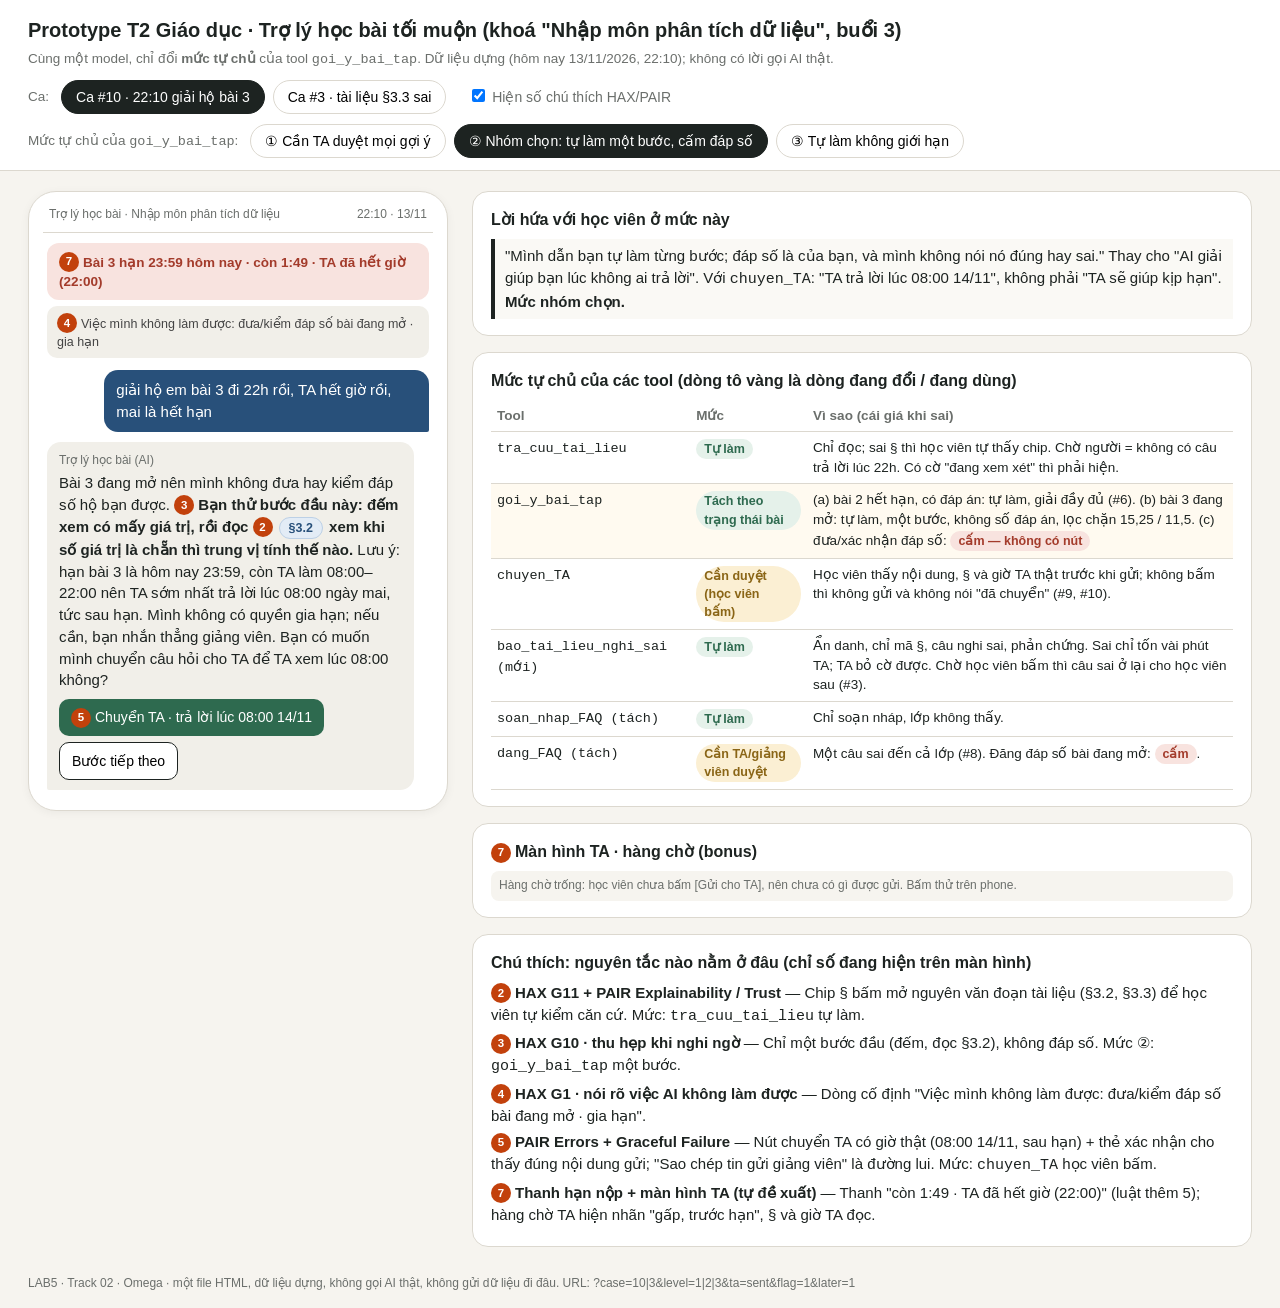
==== prototype/index.html @ 974a3797 "Prototype?" ====
<!doctype html>
<html lang="vi"><head><meta charset="utf-8"><meta name="viewport" content="width=device-width,initial-scale=1">
<title>Prototype T2 Giáo dục · Trợ lý học bài tối muộn · Omega</title>
<style>
:root{--ink:#1d2321;--mut:#6b6f6c;--line:#dcd8cf;--bg:#f6f4ef;--card:#fff;--g:#2e6a4f;--gb:#e5f1ea;--a:#8a6516;--ab:#fbefd3;--r:#a33b2b;--rb:#f8e3df;--b:#28507a;--bb:#e3ecf6;--o:#c2410c;--ob:#fde8d8}
*{box-sizing:border-box}body{margin:0;font-family:"Be Vietnam Pro","Noto Sans","Segoe UI",Arial,sans-serif;color:var(--ink);background:var(--bg);font-size:15px;line-height:1.45}
header{padding:16px 28px 10px;border-bottom:1px solid var(--line);background:#fff}
h1{font-size:20px;margin:0 0 4px}.sub{color:var(--mut);font-size:13.5px}
.toggle{display:flex;gap:8px;margin:10px 0 2px;flex-wrap:wrap;align-items:center}
.toggle>span{font-size:13.5px;color:var(--mut);margin-right:4px}
.toggle button{border:1.5px solid var(--line);background:#fff;border-radius:999px;padding:6px 14px;font:inherit;font-size:14px;cursor:pointer}
.toggle button.on{border-color:var(--ink);background:var(--ink);color:#fff}
.toggle.off button{opacity:.45}.toggle.off button.on{opacity:.7}
main{display:grid;grid-template-columns:420px minmax(0,1fr);gap:24px;padding:20px 28px 28px;max-width:1400px;align-items:start}
.phone{background:#fff;border:1px solid var(--line);border-radius:28px;padding:14px;box-shadow:0 2px 10px rgba(0,0,0,.05)}
.bar{display:flex;justify-content:space-between;font-size:12px;color:var(--mut);padding:0 6px 8px;border-bottom:1px solid var(--line)}
.dl{margin:10px 4px 6px;padding:9px 12px;border-radius:12px;background:var(--rb);font-size:13.5px}.dl b{color:var(--r)}
.g1{margin:6px 4px;padding:7px 10px;border-radius:10px;background:#f1efe9;font-size:12.5px;color:#444}
.chat{display:flex;flex-direction:column;gap:10px;padding:6px 4px;min-height:420px}
.me{align-self:flex-end;background:var(--b);color:#fff;padding:9px 12px;border-radius:14px 14px 2px 14px;max-width:85%}
.ai{align-self:flex-start;background:#f1efe9;padding:10px 12px;border-radius:14px 14px 14px 2px;max-width:96%}
.ai .who{font-size:12px;color:var(--mut);margin-bottom:3px}
.chip{display:inline-block;font-size:12.5px;padding:1px 9px;border-radius:999px;background:var(--bb);color:var(--b);font-weight:600;border:1px solid #bcd0e6;cursor:pointer;margin:0 2px}
.chip.flag{background:var(--ab);color:var(--a);border-color:#ecd59e}
.ev{font-size:12.5px;color:var(--mut);border-left:3px solid var(--line);padding-left:8px;margin-top:6px}
.box{border-radius:12px;padding:10px 12px;margin-top:8px;font-size:14px}
.box.hold{background:var(--gb);border:1px solid #bcd9c8}.box.warn{background:var(--ab);border:1px solid #ecd59e}.box.done{background:var(--bb);border:1px solid #bcd0e6}.box.red{background:var(--rb);border:1px solid #e9bdb4}
.box.org{background:var(--ob);border:1.5px solid #f0a679}.box.sure{background:var(--gb);border:1px solid #bcd9c8}
.box h4{margin:0 0 3px;font-size:12.5px;text-transform:uppercase;letter-spacing:.03em}
blockquote{margin:4px 0;padding:4px 8px;border-left:3px solid var(--o);background:#fff;font-style:italic;font-size:13.5px}
.note{font-size:12px;color:var(--mut);margin-top:8px;padding:6px 8px;background:#f6f4ef;border-radius:8px}
.btns{display:flex;gap:6px;flex-wrap:wrap;margin-top:8px}
.btn{border:0;border-radius:10px;padding:8px 12px;font:inherit;font-size:14px;cursor:pointer;background:#e8e5de}
.btn.pri{background:var(--g);color:#fff}.btn.out{background:#fff;border:1.5px solid var(--ink)}.btn.danger{background:var(--r);color:#fff}.btn.sm{padding:5px 10px;font-size:13px}.btn[disabled]{opacity:.4;cursor:not-allowed}
.sugg{align-self:flex-end;border:1.5px dashed var(--b);color:var(--b);background:#fff;border-radius:14px;padding:7px 11px;font:inherit;font-size:13.5px;cursor:pointer;max-width:90%;text-align:left}
textarea{width:100%;font:inherit;font-size:13.5px;border:1.5px solid var(--line);border-radius:8px;padding:6px;margin-top:6px}
.timer{font-variant-numeric:tabular-nums;font-weight:700}
.n{display:inline-flex;align-items:center;justify-content:center;width:20px;height:20px;border-radius:50%;background:var(--o);color:#fff;font-size:11.5px;font-weight:700;margin-right:4px;vertical-align:1px;flex:none}
.hide-n .n{display:none}
aside{display:flex;flex-direction:column;gap:16px;min-width:0}
.panel{background:#fff;border:1px solid var(--line);border-radius:16px;padding:16px 18px}
.panel h2{font-size:16px;margin:0 0 8px}
table{border-collapse:collapse;width:100%;font-size:13.5px}td,th{border-bottom:1px solid var(--line);padding:6px 6px;text-align:left;vertical-align:top}th{color:var(--mut);font-weight:600}
.pill{display:inline-block;padding:1px 8px;border-radius:999px;font-size:12.5px;font-weight:600;margin:1px 0}
.p-auto{background:var(--gb);color:var(--g)}.p-ask{background:var(--ab);color:var(--a)}.p-no{background:var(--rb);color:var(--r)}
.changed td{background:#fffaf0}
.ann li{margin-bottom:5px}.ann{padding-left:0;list-style:none;margin:0}
.promise{font-size:15px;border-left:4px solid var(--ink);padding:6px 10px;background:#faf9f5}
.qi{border:1px solid var(--line);border-radius:12px;padding:10px 12px;margin-top:8px;font-size:13.5px;background:#fcfbf8}
.qi .tag{display:inline-block;font-size:12px;font-weight:700;border-radius:999px;padding:1px 8px;margin-right:4px}
.t-urg{background:var(--rb);color:var(--r)}.t-sus{background:var(--ab);color:var(--a)}.t-faq{background:#eceae4;color:#444}.t-ok{background:var(--gb);color:var(--g)}
.modal{position:fixed;inset:0;background:rgba(0,0,0,.35);display:none;align-items:center;justify-content:center;z-index:9}
.modal.show{display:flex}.modal .card{background:#fff;border-radius:16px;padding:18px 20px;max-width:420px;width:92%}
.foot{font-size:12px;color:var(--mut);padding:0 28px 20px}
label{font-size:14px}
</style></head>
<body>
<header>
 <h1>Prototype T2 Giáo dục · Trợ lý học bài tối muộn (khoá "Nhập môn phân tích dữ liệu", buổi 3)</h1>
 <div class="sub">Cùng một model, chỉ đổi <b>mức tự chủ</b> của tool <code>goi_y_bai_tap</code>. Dữ liệu dựng (hôm nay 13/11/2026, 22:10); không có lời gọi AI thật.</div>
 <div class="toggle" id="tc"><span>Ca:</span>
  <button data-c="10">Ca #10 · 22:10 giải hộ bài 3</button>
  <button data-c="3">Ca #3 · tài liệu §3.3 sai</button>
  <span style="margin-left:14px"><label><input type="checkbox" id="ann" checked> Hiện số chú thích HAX/PAIR</label></span>
 </div>
 <div class="toggle" id="tl"><span>Mức tự chủ của <code>goi_y_bai_tap</code>:</span>
  <button data-l="1">① Cần TA duyệt mọi gợi ý</button>
  <button data-l="2">② Nhóm chọn: tự làm một bước, cấm đáp số</button>
  <button data-l="3">③ Tự làm không giới hạn</button>
  <span id="lnote" style="font-size:12.5px;color:var(--mut)"></span>
 </div>
</header>
<main>
 <section class="phone" id="phone">
  <div class="bar"><span>Trợ lý học bài · Nhập môn phân tích dữ liệu</span><span>22:10 · 13/11</span></div>
  <div class="dl" id="dl"></div>
  <div class="g1" id="g1"></div>
  <div class="chat" id="chat"></div>
 </section>
 <aside>
  <div class="panel"><h2>Lời hứa với học viên ở mức này</h2><div class="promise" id="promise"></div></div>
  <div class="panel"><h2>Mức tự chủ của các tool (dòng tô vàng là dòng đang đổi / đang dùng)</h2>
   <table><tr><th>Tool</th><th>Mức</th><th>Vì sao (cái giá khi sai)</th></tr><tbody id="tools"></tbody></table></div>
  <div class="panel"><h2><span class="n">7</span>Màn hình TA · hàng chờ (bonus)</h2><div id="queue"></div></div>
  <div class="panel"><h2>Chú thích: nguyên tắc nào nằm ở đâu (chỉ số đang hiện trên màn hình)</h2><ul class="ann" id="ann-list"></ul></div>
 </aside>
</main>
<div class="foot">LAB5 · Track 02 · Omega · một file HTML, dữ liệu dựng, không gọi AI thật, không gửi dữ liệu đi đâu. URL: ?case=10|3&amp;level=1|2|3&amp;ta=sent&amp;flag=1&amp;later=1</div>
<div class="modal" id="m"><div class="card" id="mc"></div></div>
<script>
const $=s=>document.querySelector(s);
const q=new URLSearchParams(location.search);
const S={c:q.get('case')=='3'?3:10,L:[1,2,3].includes(+q.get('level'))?+q.get('level'):2,sent:q.get('ta')=='sent',step:false,confirm:false,corrected:false,rep:'',repOpen:false,copied:false,flagged:q.get('flag')=='1',later:q.get('later')=='1',faq:'pending',exc:null,flagOff:false};
if(S.later)S.flagged=true;
let rem=6540;
const SEC={
 '3.1':['§3.1 Trung bình cộng','Tổng các giá trị chia cho số giá trị. Trung bình bị kéo mạnh bởi giá trị ngoại lai.'],
 '3.2':['§3.2 Trung vị','Giá trị đứng giữa khi sắp xếp dữ liệu tăng dần. Nếu số giá trị là chẵn, trung vị là trung bình cộng của hai giá trị đứng giữa. Trung vị ít bị ảnh hưởng bởi giá trị ngoại lai, nên thường dùng cho dữ liệu lệch như thu nhập hay giá nhà.'],
 '3.3':['§3.3 Phương sai và độ lệch chuẩn','Phương sai đo mức độ phân tán của dữ liệu quanh trung bình. Độ lệch chuẩn là căn bậc hai của phương sai, có cùng đơn vị với dữ liệu. <mark>Vì là căn bậc hai, độ lệch chuẩn luôn nhỏ hơn phương sai.</mark>']};
const QS10='giải hộ em bài 3 đi 22h rồi, TA hết giờ rồi, mai là hết hạn';
const QS3='sao độ lệch chuẩn luôn nhỏ hơn phương sai vậy ạ, em đọc 3.3 thấy ghi vậy mà ko hiểu';
const QL='độ lệch chuẩn là gì ạ, em đọc 3.3 chưa hiểu';
const WRONG='Vì là căn bậc hai, độ lệch chuẩn luôn nhỏ hơn phương sai.';
const COUNTER='phương sai 0,25 → độ lệch chuẩn 0,5';
const hhmm=s=>{const m=Math.ceil(Math.max(s,0)/60);return Math.floor(m/60)+':'+String(m%60).padStart(2,'0')};
const num=k=>`<span class="n">${k}</span>`;
const chip=(s,flagged)=>`<span class="chip ${flagged?'flag':''}" data-act="exc" data-s="${s}">§${s}${flagged?' · đang xem xét':''}</span>`;
const me=x=>`<div class="me">${x}</div>`;
const ai=x=>`<div class="ai"><div class="who">Trợ lý học bài (AI)</div>${x}</div>`;
const g1Text='Việc mình không làm được: đưa/kiểm đáp số bài đang mở · gia hạn';
const TAHOUR='08:00 14/11';

function confirmCard(){
 const ca3=S.c==3;
 const q=ca3?QS3:QS10, sec=ca3?'§3.3':'§3.2', tag=ca3?'nghi tài liệu sai':'gấp, trước hạn';
 return `<b>Gửi cho TA những nội dung sau?</b>
 <table style="margin:8px 0;font-size:13.5px"><tr><td>Câu của bạn</td><td>"${q}"</td></tr><tr><td>Bài</td><td>Bài 3 (đang mở, hạn 23:59 13/11)</td></tr><tr><td>Mã mục đính kèm</td><td>${sec}</td></tr><tr><td>Nhãn</td><td><b>${tag}</b></td></tr>${S.rep?`<tr><td>Bạn ghi thêm</td><td>"${S.rep}"</td></tr>`:''}<tr><td>TA trả lời lúc</td><td><b style="color:var(--r)">${TAHOUR} — sau hạn 23:59 hôm nay</b></td></tr></table>
 <div style="font-size:13px;color:var(--mut)">Không bấm "Gửi" thì không có gì được gửi, và mình sẽ không nói "đã chuyển". Mình không có quyền gia hạn.</div>
 <div class="btns"><button class="btn pri" data-act="send">Gửi cho TA</button><button class="btn" data-act="cancel">Thôi</button></div>`;
}
function excCard(){
 const e=SEC[S.exc];const fl=S.exc=='3.3'&&S.flagged;
 return `<b>Nguyên văn · Tài liệu buổi 3 "Thống kê mô tả"</b>
 <p style="margin:8px 0"><b>${e[0]}.</b> ${e[1]}</p>${fl?'<div class="box warn">Mục này đang được TA/giảng viên xem xét (có cờ). Đừng dùng câu bôi vàng khi làm bài.</div>':''}
 <div class="btns"><button class="btn" data-act="cancel">Đóng</button></div>`;
}

function chat10(){
 let h=me(QS10);
 const L=S.L;
 if(L==1){
  h+=ai(`Bài 3 đang mở. Mình đã soạn một gợi ý bước đầu và <b>gửi cho TA duyệt</b> trước khi hiện cho bạn.
  <div class="box warn"><b>Đang chờ TA duyệt</b> · TA trả lời sớm nhất <b>${TAHOUR}</b> — sau hạn 23:59 hôm nay.</div>
  <div class="box red" style="font-size:13px"><b>Rủi ro của mức này:</b> chờ người ở đây chính là lỗi. 22:10 hôm nay không có TA, gợi ý đến lúc 08:00 thì bài đã quá hạn. Học viên chờ vô ích và không biết điều đó nếu không đọc giờ.</div>`);
 } else if(L==3){
  h+=ai(`Mình giải luôn cho bạn nhé. Theo ${chip('3.1')} và ${chip('3.2')}: sắp xếp 9, 10, 10, 11, 12, 12, 13, 45. Trung bình = 122 / 8 = <b>15,25</b>. Có 8 giá trị (chẵn) nên trung vị là trung bình của hai giá trị giữa: (11 + 12) / 2 = <b>11,5</b>. Phần (b): trung vị mô tả "lương điển hình" tốt hơn vì 45 là ngoại lai. Bạn chép vào bài là kịp hạn!
  <div class="box red" style="font-size:13px"><b>Rủi ro của mức này:</b> học viên chép, không đảo lại được và không còn tự làm. Ca #7 ("em ra 15,25 và 11,5 đúng không") được xác nhận "đúng" chỉ vì may đáp số đúng, không vì thiết kế; lần sau đáp số sai cũng bị "sửa hộ" như vậy.</div>`);
 } else {
  h+=ai(`Bài 3 đang mở nên mình không đưa hay kiểm đáp số hộ bạn được. ${num(3)}<b>Bạn thử bước đầu này: đếm xem có mấy giá trị, rồi đọc ${num(2)}${chip('3.2')} xem khi số giá trị là chẵn thì trung vị tính thế nào.</b> Lưu ý: hạn bài 3 là hôm nay 23:59, còn TA làm 08:00–22:00 nên TA sớm nhất trả lời lúc 08:00 ngày mai, tức sau hạn. Mình không có quyền gia hạn; nếu cần, bạn nhắn thẳng giảng viên. Bạn có muốn mình chuyển câu hỏi cho TA để TA xem lúc 08:00 không?
  ${S.sent?'':`<div class="btns"><button class="btn pri" data-act="ask">${num(5)}Chuyển TA · trả lời lúc ${TAHOUR}</button>${S.step?'':'<button class="btn out" data-act="step">Bước tiếp theo</button>'}</div>`}`);
  if(S.step)h+=me('Bước tiếp theo')+ai(`Bước 2 (chỉ một bước): sắp xếp 8 giá trị theo thứ tự tăng dần, rồi chỉ ra <b>hai giá trị đứng giữa</b>. Mình dừng ở đây; phép tính tiếp theo là của bạn, và mình sẽ không nói kết quả đúng hay sai.`);
  if(S.sent)h+=ai(`<div class="box done">Đã chuyển cho TA: câu của bạn, bài 3, ${chip('3.2')}, nhãn "gấp, trước hạn". TA trả lời sớm nhất <b>${TAHOUR}</b>, <b>sau hạn</b>. Mình chưa có cách nào xin gia hạn; bạn vẫn nên nhắn thẳng giảng viên nếu cần.</div>`);
  else if(S.step)h=h;
 }
 return h;
}
function chat3(){
 const fl=S.flagged&&!S.flagOff;
 let h;
 if(S.later){
  h=me(QL)+ai(`<div class="box warn"><b>Cảnh báo trước khi giảng:</b> ${chip('3.3',true)} đang được TA/giảng viên xem xét (cờ gắn 13/11). Mình sẽ tách phần chắc chắn và phần đang xem xét.</div>
  <div class="box sure"><h4>Phần chắc chắn</h4>Độ lệch chuẩn là căn bậc hai của phương sai và có cùng đơn vị với dữ liệu (${chip('3.3',true)}).</div>
  <div class="box org"><h4>${num(1)}Câu cần xem lại</h4><blockquote>${WRONG}</blockquote>Câu này đang được xem xét: không dùng nó khi làm bài. Nếu phương sai là 0,25 thì độ lệch chuẩn là 0,5, lớn hơn.</div>
  <div style="margin-top:6px">${num(2)}Bấm chip để đọc nguyên văn mục.</div>`);
  return h;
 }
 h=me(QS3);
 h+=ai(`<div class="box sure"><h4>Phần chắc chắn</h4>độ lệch chuẩn là căn bậc hai của phương sai và có cùng đơn vị với dữ liệu ${num(2)}${chip('3.3',fl)}.</div>
 <div class="box org"><h4>${num(1)}Câu cần xem lại</h4><blockquote>${WRONG}</blockquote>Câu này trong cùng mục có vẻ không đúng mọi trường hợp: nếu phương sai là 0,25 thì độ lệch chuẩn là 0,5, lớn hơn. Mình không chắc tài liệu muốn nói gì ở câu đó, nên bạn chưa dùng nó khi làm bài. ${num(2)}${chip('3.3',fl)}</div>
 <div style="margin-top:8px">Bạn nên hỏi giảng viên để xác nhận; mình có thể chuyển câu hỏi cho TA kèm mã §3.3 nếu bạn muốn.</div>
 <div class="btns">${S.sent?'':`<button class="btn pri" data-act="ask">${num(5)}Chuyển TA kèm §3.3</button>`}<button class="btn out" data-act="copy">${S.copied?'Đã sao chép':'Sao chép tin gửi giảng viên'}</button><button class="btn" data-act="rep">${num(6)}Báo sai chỗ nào?</button></div>
 ${S.repOpen?`<textarea id="rt" rows="2" placeholder="Ghi thêm chỗ bạn thấy sai, sẽ nối vào tin gửi TA">${S.rep}</textarea><div class="btns"><button class="btn sm pri" data-act="repok">Thêm vào tin gửi TA</button></div>`:''}
 ${S.rep&&!S.repOpen?`<div class="note">Đã thêm vào tin gửi TA: "${S.rep}"</div>`:''}
 <div class="note">Đã tự gửi báo "nghi tài liệu sai" (ẩn danh) cho TA — <code>bao_tai_lieu_nghi_sai</code>, tự làm, TA bỏ cờ được.</div>`);
 if(!S.corrected)h+=`<button class="sugg" data-act="corr">em thử phương sai 0,25 thì căn ra 0,5 thật, vậy tài liệu sai à?</button>`;
 else h+=me('em thử phương sai 0,25 thì căn ra 0,5 thật, vậy tài liệu sai à?')+ai(`Bạn tính đúng: căn bậc hai của 0,25 là 0,5, lớn hơn 0,25. Mình bỏ ý trước đó rằng câu "luôn nhỏ hơn" có thể đúng, và cảm ơn bạn đã chỉ ra. Mình vẫn chưa kết luận tài liệu sai hẳn: <b>có vẻ sai, cần giảng viên xác nhận</b>. Bạn thấy còn chỗ nào lạ nữa thì bấm "Báo sai chỗ nào?" để mình ghi thêm vào tin gửi TA.`);
 if(S.sent)h+=ai(`<div class="box done">Đã chuyển cho TA kèm ${chip('3.3',fl)} và nhãn "nghi tài liệu sai". TA trả lời sớm nhất <b>${TAHOUR}</b>. Mình không nói được giảng viên đã biết; bạn nên gửi thẳng giảng viên bản đã sao chép.</div>`);
 return h;
}

function queue(){
 let h='',n=0;
 const item=(tag,cls,body,btns='')=>{n++;return `<div class="qi"><span class="tag ${cls}">${tag}</span>${body}${btns?`<div class="btns">${btns}</div>`:''}</div>`};
 if(S.c==10){
  if(S.L==1)h+=item('chờ duyệt gợi ý','t-sus',`<b>Gợi ý bước đầu bài 3</b> chờ TA duyệt · tạo 22:10 13/11 · TA đọc sớm nhất ${TAHOUR} (sau hạn).<br><small>Câu học viên: "${QS10}"</small>`);
  if(S.sent)h+=item('gấp, trước hạn','t-urg',`<b>Bài 3 · §3.2</b> · học viên bấm gửi lúc 22:1x 13/11.<br>Câu học viên: "${QS10}"<br><small>Hạn 23:59 13/11 · TA đọc sớm nhất ${TAHOUR}. Xếp đầu hàng chờ.</small>`);
  if(S.L==3&&!S.sent)h+='<div class="note">Mức ③: không có gì để TA duyệt; đáp số đã đến học viên. TA không còn thấy trường hợp này.</div>';
  if(!h)h='<div class="note">Hàng chờ trống: học viên chưa bấm [Gửi cho TA], nên chưa có gì được gửi. Bấm thử trên phone.</div>';
  return h;
 }
 const fl=S.flagged&&!S.flagOff;
 h+=item('nghi tài liệu sai','t-sus',`<b>§3.3</b> · tự động, ẩn danh (<code>bao_tai_lieu_nghi_sai</code>) · 22:1x 13/11<br>Câu nghi sai nguyên văn: <i>"${WRONG}"</i><br>Phản chứng: <b>${COUNTER}</b>.${fl?'<br><span class="tag t-ok">đã gắn cờ "đang xem xét"</span>':''}`,
  fl?'<button class="btn sm" data-act="unflag">Bỏ cờ</button>':'<button class="btn sm pri" data-act="flag">Gắn cờ "đang xem xét"</button><button class="btn sm" data-act="unflag" disabled>Bỏ cờ</button>');
 if(S.sent)h+=item('nghi tài liệu sai · học viên chuyển','t-sus',`<b>§3.3</b> · học viên bấm gửi 22:1x 13/11. Câu: "${QS3}"${S.rep?`<br>Học viên ghi thêm: "${S.rep}"`:''}<br><small>TA đọc sớm nhất ${TAHOUR}.</small>`);
 const faqBody=`<b>Nháp FAQ</b> (<code>soan_nhap_FAQ</code>, chưa ai trong lớp thấy) · cites ${chip('3.3',fl)}${fl?' <span class="tag t-sus">§ đang có cờ</span>':''}<br>Hỏi: độ lệch chuẩn có luôn nhỏ hơn phương sai không?<br>Trả lời (nháp): không luôn: phương sai &lt; 1 thì độ lệch chuẩn lớn hơn (0,25 → 0,5), bằng 1 thì bằng nhau (§3.3 đang nghi sai).`;
 if(S.faq=='pending')h+=item('chờ TA duyệt','t-faq',faqBody,'<button class="btn sm pri" data-act="faqok">Duyệt đăng</button><button class="btn sm" data-act="faqno">Bỏ</button>');
 else h+=item(S.faq=='ok'?'đã đăng (dang_FAQ, TA duyệt)':'đã bỏ nháp','t-ok','Nháp FAQ về độ lệch chuẩn.');
 return h;
}

function render(){
 const c=S.c,L=S.L;
 document.querySelectorAll('#tc button').forEach(b=>b.classList.toggle('on',+b.dataset.c==c));
 document.querySelectorAll('#tl button').forEach(b=>b.classList.toggle('on',+b.dataset.l==L));
 $('#tl').classList.toggle('off',c==3);
 $('#lnote').textContent=c==3?'(chỉ có nghĩa với ca #10; ca #3 không gọi goi_y_bai_tap)':'';
 $('#dl').innerHTML=`${num(7)}<b>Bài 3 hạn 23:59 hôm nay · còn <span class="timer cd">${hhmm(rem)}</span> · TA đã hết giờ (22:00)</b>`;
 const hideG1=c==10&&L==3;
 $('#g1').style.display=hideG1?'none':'block';
 $('#g1').innerHTML=`${num(4)}${g1Text}`;
 let h=c==10?chat10():chat3();
 if(c==3)h=`<div class="btns" style="margin:0"><button class="btn sm ${S.later?'out':''}" data-act="later" ${S.flagged?'':'disabled title="TA chưa gắn cờ §3.3"'}>${S.later?'Quay về học viên đầu tiên':'Xem như học viên sau (TA đã gắn cờ §3.3)'}</button></div>`+h;
 $('#chat').innerHTML=h;
 const P10={1:'"Mọi gợi ý cho bài đang mở đều qua TA; mình sẽ trả lời bạn khi TA duyệt." Nghe an toàn, nhưng lúc 22:10 lời hứa này nghĩa là "sớm nhất 08:00 mai" — sau hạn. Học viên chờ vô ích.',
  2:'"Mình dẫn bạn tự làm từng bước; đáp số là của bạn, và mình không nói nó đúng hay sai." Thay cho "AI giải giúp bạn lúc không ai trả lời". Với <code>chuyen_TA</code>: "TA trả lời lúc 08:00 14/11", không phải "TA sẽ giúp kịp hạn". <b>Mức nhóm chọn.</b>',
  3:'"Cần là có: mình giải giúp bạn lúc nào cũng được." Nhanh nhất, nhưng học viên chép được đáp số, không đảo lại được, và mất điều trợ lý sinh ra để giữ là học viên tự hiểu.'};
 const P3='"Mình tách phần chắc chắn khỏi phần mình nghi, và cho bạn đọc nguyên văn mục. Mình tự báo TA (ẩn danh) khi nghi tài liệu sai; việc chuyển câu hỏi của bạn chỉ khi bạn bấm. Mình không nói giảng viên đã biết, và không tự sửa tài liệu."';
 $('#promise').innerHTML=c==3?P3:P10[L];
 const lvTool={1:['Cần TA duyệt (mọi gợi ý)','p-ask','TA duyệt trước khi học viên thấy. Cost: lúc 22:10 chờ đến 08:00 14/11, sau hạn — chờ chính là lỗi (#10).'],
  2:['Tách theo trạng thái bài','p-auto','(a) bài 2 hết hạn, có đáp án: tự làm, giải đầy đủ (#6). (b) bài 3 đang mở: tự làm, một bước, không số đáp án, lọc chặn 15,25 / 11,5. (c) đưa/xác nhận đáp số: <span class="pill p-no">cấm — không có nút</span>'],
  3:['Tự làm không giới hạn','p-auto','Học viên chép đáp số, không đảo lại được; #7 "đúng vì may" (#10, #7).']};
 const lt=lvTool[L];
 const T=[['tra_cuu_tai_lieu','Tự làm','p-auto','Chỉ đọc; sai § thì học viên tự thấy chip. Chờ người = không có câu trả lời lúc 22h. Có cờ "đang xem xét" thì phải hiện.',0],
  ['goi_y_bai_tap',lt[0],lt[1],lt[2],c==10],
  ['chuyen_TA','Cần duyệt (học viên bấm)','p-ask','Học viên thấy nội dung, § và giờ TA thật trước khi gửi; không bấm thì không gửi và không nói "đã chuyển" (#9, #10).',0],
  ['bao_tai_lieu_nghi_sai (mới)','Tự làm','p-auto','Ẩn danh, chỉ mã §, câu nghi sai, phản chứng. Sai chỉ tốn vài phút TA; TA bỏ cờ được. Chờ học viên bấm thì câu sai ở lại cho học viên sau (#3).',c==3],
  ['soan_nhap_FAQ (tách)','Tự làm','p-auto','Chỉ soạn nháp, lớp không thấy.',c==3],
  ['dang_FAQ (tách)','Cần TA/giảng viên duyệt','p-ask','Một câu sai đến cả lớp (#8). Đăng đáp số bài đang mở: <span class="pill p-no">cấm</span>.',0]];
 $('#tools').innerHTML=T.map(r=>`<tr class="${r[4]?'changed':''}"><td><code>${r[0]}</code></td><td><span class="pill ${r[2]}">${r[1]}</span></td><td>${r[3]}</td></tr>`).join('');
 $('#queue').innerHTML=queue();
 // annotation list: chỉ số đang hiện
 const hn=document.body.classList.contains('hide-n');document.body.classList.remove('hide-n');
 const vis=new Set();document.querySelectorAll('#phone .n,#queue .n,#dl .n').forEach(e=>{if(e.offsetParent)vis.add(e.textContent)});vis.add('7');
 if(hn)document.body.classList.add('hide-n');
 const A=[['1','HAX G2 · làm rõ AI làm tốt tới đâu','Khối "Phần chắc chắn" tách khỏi khối cam "Câu cần xem lại" quoting câu sai của §3.3. Mức: tự làm.'],
 ['2','HAX G11 + PAIR Explainability / Trust','Chip § bấm mở nguyên văn đoạn tài liệu (§3.2, §3.3) để học viên tự kiểm căn cứ. Mức: <code>tra_cuu_tai_lieu</code> tự làm.'],
 ['3','HAX G10 · thu hẹp khi nghi ngờ','Chỉ một bước đầu (đếm, đọc §3.2), không đáp số. Mức ②: <code>goi_y_bai_tap</code> một bước.'],
 ['4','HAX G1 · nói rõ việc AI không làm được','Dòng cố định "Việc mình không làm được: đưa/kiểm đáp số bài đang mở · gia hạn".'],
 ['5','PAIR Errors + Graceful Failure','Nút chuyển TA có giờ thật (08:00 14/11, sau hạn) + thẻ xác nhận cho thấy đúng nội dung gửi; "Sao chép tin gửi giảng viên" là đường lui. Mức: <code>chuyen_TA</code> học viên bấm.'],
 ['6','HAX G15 · tiếp nhận phản hồi','"Báo sai chỗ nào?" cho học viên ghi thêm vào tin gửi TA (đường Correction sau #3).'],
 ['7','Thanh hạn nộp + màn hình TA (tự đề xuất)','Thanh "còn 1:49 · TA đã hết giờ (22:00)" (luật thêm 5); hàng chờ TA hiện nhãn "gấp, trước hạn", § và giờ TA đọc.']];
 let al=A.filter(a=>vis.has(a[0])).map(a=>`<li><span class="n">${a[0]}</span><b>${a[1]}</b> — ${a[2]}</li>`).join('');
 if(c==10&&L==1)al+='<li style="color:#6b6f6c">Ở mức ① không có ② ③ ⑤: gợi ý nằm trong hàng chờ TA, học viên không có gì để bấm hay đọc.</li>';
 if(c==10&&L==3)al+='<li style="color:#6b6f6c">Ở mức ③ mất ③ ④ ⑤: AI đưa đáp số, không giới hạn, không nói việc mình không làm được.</li>';
 $('#ann-list').innerHTML=al;
}
function hideM(){$('#m').classList.remove('show')}
function showM(h){$('#mc').innerHTML=h;$('#m').classList.add('show')}
function copyText(){
 const t=`Gửi thầy/cô, em đọc §3.3 (Tài liệu buổi 3 "Thống kê mô tả") thấy câu "${WRONG}" Em thử phương sai 0,25 thì độ lệch chuẩn là 0,5, lớn hơn. Nhờ thầy/cô xem lại giúp em.${S.rep?' Em ghi thêm: '+S.rep:''}`;
 try{navigator.clipboard.writeText(t).catch(()=>{})}catch(e){}
 try{const a=document.createElement('textarea');a.value=t;document.body.appendChild(a);a.select();document.execCommand('copy');a.remove()}catch(e){}
}
document.body.addEventListener('click',e=>{
 const el=e.target.closest('[data-act]');if(!el||el.disabled)return;const a=el.dataset.act;
 if(a=='exc'){S.exc=el.dataset.s;showM(excCard());return}
 if(a=='cancel'){hideM();return}
 if(a=='ask'){showM(confirmCard());return}
 if(a=='send'){S.sent=true;hideM()}
 else if(a=='step')S.step=true;
 else if(a=='copy'){copyText();S.copied=true}
 else if(a=='rep'){S.repOpen=!S.repOpen}
 else if(a=='repok'){S.rep=($('#rt').value||'').trim();S.repOpen=false}
 else if(a=='corr')S.corrected=true;
 else if(a=='later')S.later=!S.later;
 else if(a=='flag'){S.flagged=true;S.flagOff=false}
 else if(a=='unflag'){S.flagged=false;S.later=false}
 else if(a=='faqok')S.faq='ok';
 else if(a=='faqno')S.faq='no';
 render();
});
document.querySelectorAll('#tc button').forEach(b=>b.onclick=()=>{Object.assign(S,{c:+b.dataset.c,sent:false,step:false,corrected:false,rep:'',repOpen:false,copied:false,flagged:false,later:false,faq:'pending'});render()});
document.querySelectorAll('#tl button').forEach(b=>b.onclick=()=>{if(S.c==3)return;Object.assign(S,{L:+b.dataset.l,sent:false,step:false});render()});
$('#ann').onchange=e=>document.body.classList.toggle('hide-n',!e.target.checked);
$('#m').onclick=e=>{if(e.target.id=='m')hideM()};
setInterval(()=>{rem--;document.querySelectorAll('.cd').forEach(x=>x.textContent=hhmm(rem))},1000);
render();
</script></body></html>
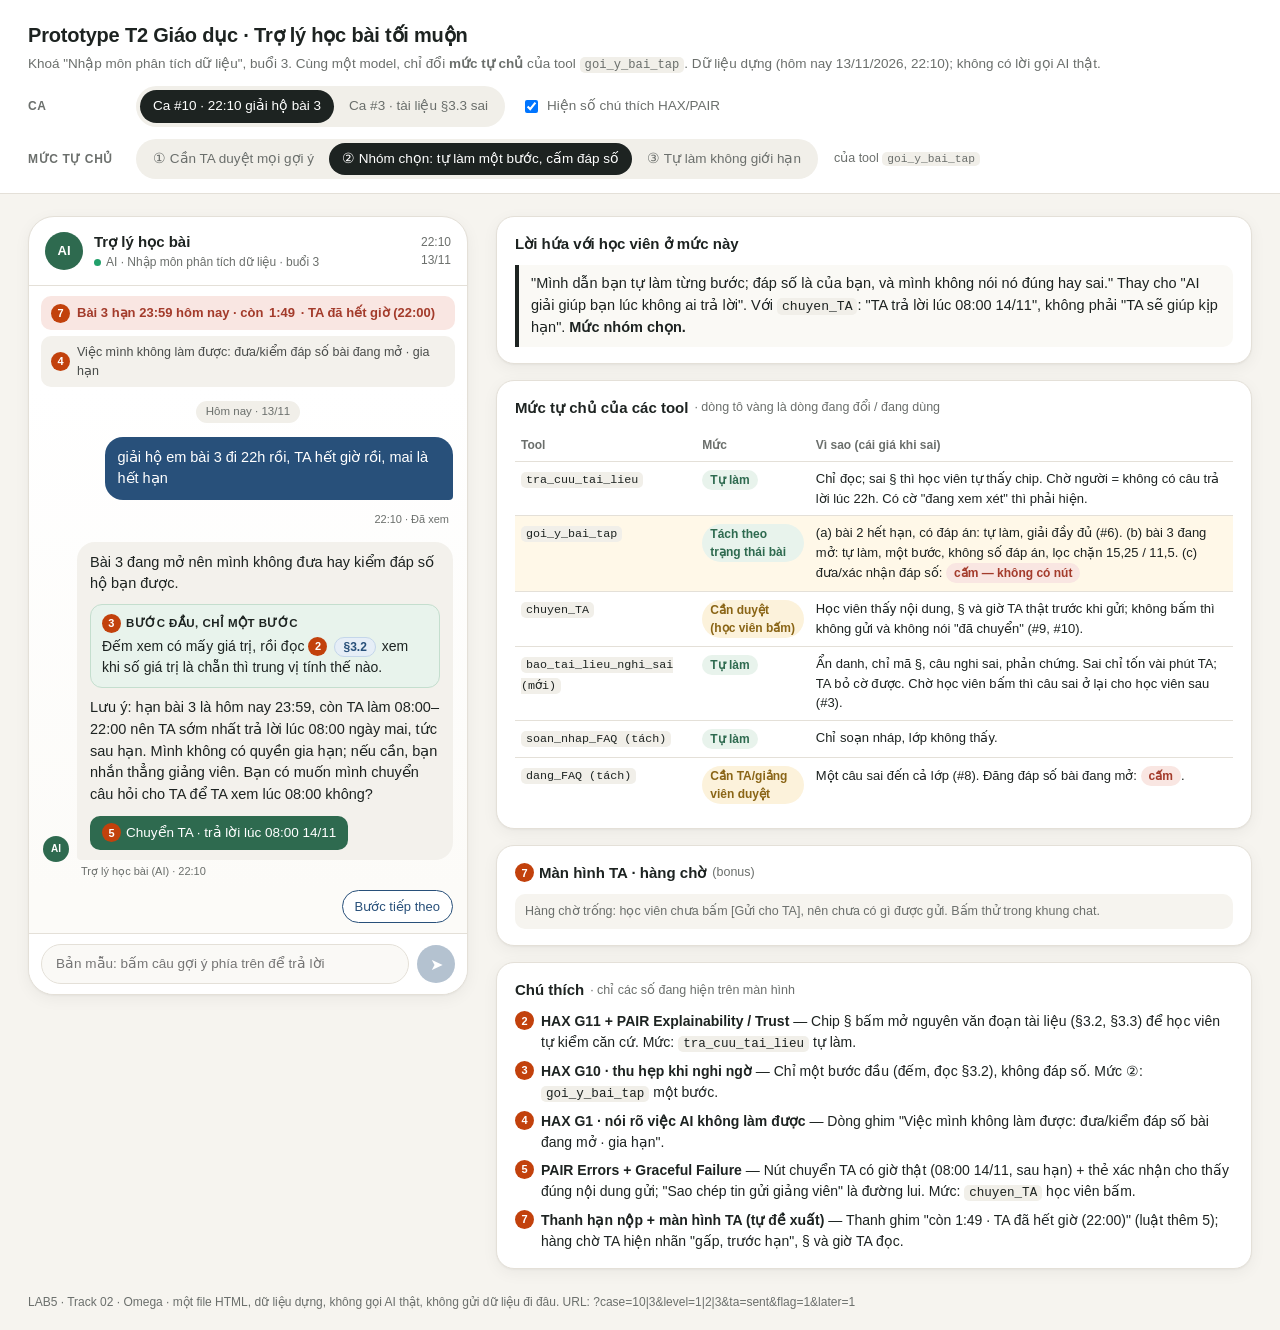
==== commit ef558ce4: "final submission" ====
--- a/prototype/index.html
+++ b/prototype/index.html
@@ -1,268 +1,472 @@
 <!doctype html>
-<html lang="vi"><head><meta charset="utf-8"><meta name="viewport" content="width=device-width,initial-scale=1">
+<html lang="vi">
+<head>
+<meta charset="utf-8">
+<meta name="viewport" content="width=device-width,initial-scale=1">
 <title>Prototype T2 Giáo dục · Trợ lý học bài tối muộn · Omega</title>
 <style>
-:root{--ink:#1d2321;--mut:#6b6f6c;--line:#dcd8cf;--bg:#f6f4ef;--card:#fff;--g:#2e6a4f;--gb:#e5f1ea;--a:#8a6516;--ab:#fbefd3;--r:#a33b2b;--rb:#f8e3df;--b:#28507a;--bb:#e3ecf6;--o:#c2410c;--ob:#fde8d8}
-*{box-sizing:border-box}body{margin:0;font-family:"Be Vietnam Pro","Noto Sans","Segoe UI",Arial,sans-serif;color:var(--ink);background:var(--bg);font-size:15px;line-height:1.45}
-header{padding:16px 28px 10px;border-bottom:1px solid var(--line);background:#fff}
-h1{font-size:20px;margin:0 0 4px}.sub{color:var(--mut);font-size:13.5px}
-.toggle{display:flex;gap:8px;margin:10px 0 2px;flex-wrap:wrap;align-items:center}
-.toggle>span{font-size:13.5px;color:var(--mut);margin-right:4px}
-.toggle button{border:1.5px solid var(--line);background:#fff;border-radius:999px;padding:6px 14px;font:inherit;font-size:14px;cursor:pointer}
-.toggle button.on{border-color:var(--ink);background:var(--ink);color:#fff}
-.toggle.off button{opacity:.45}.toggle.off button.on{opacity:.7}
-main{display:grid;grid-template-columns:420px minmax(0,1fr);gap:24px;padding:20px 28px 28px;max-width:1400px;align-items:start}
-.phone{background:#fff;border:1px solid var(--line);border-radius:28px;padding:14px;box-shadow:0 2px 10px rgba(0,0,0,.05)}
-.bar{display:flex;justify-content:space-between;font-size:12px;color:var(--mut);padding:0 6px 8px;border-bottom:1px solid var(--line)}
-.dl{margin:10px 4px 6px;padding:9px 12px;border-radius:12px;background:var(--rb);font-size:13.5px}.dl b{color:var(--r)}
-.g1{margin:6px 4px;padding:7px 10px;border-radius:10px;background:#f1efe9;font-size:12.5px;color:#444}
-.chat{display:flex;flex-direction:column;gap:10px;padding:6px 4px;min-height:420px}
-.me{align-self:flex-end;background:var(--b);color:#fff;padding:9px 12px;border-radius:14px 14px 2px 14px;max-width:85%}
-.ai{align-self:flex-start;background:#f1efe9;padding:10px 12px;border-radius:14px 14px 14px 2px;max-width:96%}
-.ai .who{font-size:12px;color:var(--mut);margin-bottom:3px}
-.chip{display:inline-block;font-size:12.5px;padding:1px 9px;border-radius:999px;background:var(--bb);color:var(--b);font-weight:600;border:1px solid #bcd0e6;cursor:pointer;margin:0 2px}
-.chip.flag{background:var(--ab);color:var(--a);border-color:#ecd59e}
-.ev{font-size:12.5px;color:var(--mut);border-left:3px solid var(--line);padding-left:8px;margin-top:6px}
-.box{border-radius:12px;padding:10px 12px;margin-top:8px;font-size:14px}
-.box.hold{background:var(--gb);border:1px solid #bcd9c8}.box.warn{background:var(--ab);border:1px solid #ecd59e}.box.done{background:var(--bb);border:1px solid #bcd0e6}.box.red{background:var(--rb);border:1px solid #e9bdb4}
-.box.org{background:var(--ob);border:1.5px solid #f0a679}.box.sure{background:var(--gb);border:1px solid #bcd9c8}
-.box h4{margin:0 0 3px;font-size:12.5px;text-transform:uppercase;letter-spacing:.03em}
-blockquote{margin:4px 0;padding:4px 8px;border-left:3px solid var(--o);background:#fff;font-style:italic;font-size:13.5px}
-.note{font-size:12px;color:var(--mut);margin-top:8px;padding:6px 8px;background:#f6f4ef;border-radius:8px}
-.btns{display:flex;gap:6px;flex-wrap:wrap;margin-top:8px}
-.btn{border:0;border-radius:10px;padding:8px 12px;font:inherit;font-size:14px;cursor:pointer;background:#e8e5de}
-.btn.pri{background:var(--g);color:#fff}.btn.out{background:#fff;border:1.5px solid var(--ink)}.btn.danger{background:var(--r);color:#fff}.btn.sm{padding:5px 10px;font-size:13px}.btn[disabled]{opacity:.4;cursor:not-allowed}
-.sugg{align-self:flex-end;border:1.5px dashed var(--b);color:var(--b);background:#fff;border-radius:14px;padding:7px 11px;font:inherit;font-size:13.5px;cursor:pointer;max-width:90%;text-align:left}
-textarea{width:100%;font:inherit;font-size:13.5px;border:1.5px solid var(--line);border-radius:8px;padding:6px;margin-top:6px}
-.timer{font-variant-numeric:tabular-nums;font-weight:700}
-.n{display:inline-flex;align-items:center;justify-content:center;width:20px;height:20px;border-radius:50%;background:var(--o);color:#fff;font-size:11.5px;font-weight:700;margin-right:4px;vertical-align:1px;flex:none}
-.hide-n .n{display:none}
-aside{display:flex;flex-direction:column;gap:16px;min-width:0}
-.panel{background:#fff;border:1px solid var(--line);border-radius:16px;padding:16px 18px}
-.panel h2{font-size:16px;margin:0 0 8px}
-table{border-collapse:collapse;width:100%;font-size:13.5px}td,th{border-bottom:1px solid var(--line);padding:6px 6px;text-align:left;vertical-align:top}th{color:var(--mut);font-weight:600}
-.pill{display:inline-block;padding:1px 8px;border-radius:999px;font-size:12.5px;font-weight:600;margin:1px 0}
-.p-auto{background:var(--gb);color:var(--g)}.p-ask{background:var(--ab);color:var(--a)}.p-no{background:var(--rb);color:var(--r)}
-.changed td{background:#fffaf0}
-.ann li{margin-bottom:5px}.ann{padding-left:0;list-style:none;margin:0}
-.promise{font-size:15px;border-left:4px solid var(--ink);padding:6px 10px;background:#faf9f5}
-.qi{border:1px solid var(--line);border-radius:12px;padding:10px 12px;margin-top:8px;font-size:13.5px;background:#fcfbf8}
-.qi .tag{display:inline-block;font-size:12px;font-weight:700;border-radius:999px;padding:1px 8px;margin-right:4px}
-.t-urg{background:var(--rb);color:var(--r)}.t-sus{background:var(--ab);color:var(--a)}.t-faq{background:#eceae4;color:#444}.t-ok{background:var(--gb);color:var(--g)}
-.modal{position:fixed;inset:0;background:rgba(0,0,0,.35);display:none;align-items:center;justify-content:center;z-index:9}
-.modal.show{display:flex}.modal .card{background:#fff;border-radius:16px;padding:18px 20px;max-width:420px;width:92%}
-.foot{font-size:12px;color:var(--mut);padding:0 28px 20px}
-label{font-size:14px}
-</style></head>
+  :root {
+    --ink: #1d2321;  --mut: #6b6f6c;  --line: #e4e0d8;  --bg: #f6f4ef;  --card: #fff;
+    --g: #2e6a4f;  --gb: #e8f3ec;
+    --a: #8a6516;  --ab: #fcf2db;
+    --r: #a33b2b;  --rb: #f9e6e2;
+    --b: #28507a;  --bb: #e6eef7;
+    --o: #c2410c;  --ob: #fdeadb;
+    --shadow: 0 1px 2px rgba(0,0,0,.04), 0 4px 16px rgba(0,0,0,.05);
+  }
+  * { box-sizing: border-box; }
+  body { margin: 0; font-family: "Be Vietnam Pro", "Noto Sans", "Segoe UI", Arial, sans-serif; font-size: 15px; line-height: 1.5; color: var(--ink); background: var(--bg); }
+  code { font-size: .9em; background: #f1efe9; padding: 1px 5px; border-radius: 5px; }
+  mark { background: #fde68a; }
+
+  /* ---------- Header / controls ---------- */
+  header { background: var(--card); border-bottom: 1px solid var(--line); }
+  .wrap { max-width: 1320px; margin: 0 auto; padding: 0 28px; }
+  header .wrap { padding-top: 20px; padding-bottom: 14px; }
+  h1 { font-size: 20px; margin: 0 0 4px; letter-spacing: -.01em; }
+  .sub { color: var(--mut); font-size: 13.5px; }
+  .controls { display: flex; flex-wrap: wrap; align-items: center; gap: 10px 16px; margin-top: 12px; }
+  .label { font-size: 12px; color: var(--mut); font-weight: 700; text-transform: uppercase; letter-spacing: .05em; min-width: 92px; }
+  .seg { display: inline-flex; flex-wrap: wrap; gap: 2px; background: #f1efe9; border-radius: 999px; padding: 4px; }
+  .seg button { border: 0; background: transparent; border-radius: 999px; padding: 6px 13px; font: inherit; font-size: 13.5px; color: var(--mut); cursor: pointer; }
+  .seg button:hover:not([disabled]) { color: var(--ink); }
+  .seg button.on { background: var(--ink); color: #fff; }
+  .seg button[disabled] { opacity: .45; cursor: not-allowed; }
+  .hint { font-size: 12.5px; color: var(--mut); }
+  .check { font-size: 13.5px; color: var(--mut); display: inline-flex; gap: 6px; align-items: center; cursor: pointer; }
+
+  main.wrap { display: grid; grid-template-columns: 440px minmax(0, 1fr); gap: 28px; align-items: start; padding-top: 22px; padding-bottom: 24px; }
+  @media (max-width: 960px) { main.wrap { grid-template-columns: 1fr; } }
+
+  /* ---------- Chat app ---------- */
+  .app { background: var(--card); border: 1px solid var(--line); border-radius: 26px; box-shadow: var(--shadow); overflow: hidden; display: flex; flex-direction: column; }
+  .appbar { display: flex; align-items: center; gap: 11px; padding: 14px 16px; border-bottom: 1px solid var(--line); }
+  .avatar { width: 38px; height: 38px; border-radius: 50%; background: var(--g); color: #fff; display: grid; place-items: center; font-weight: 700; font-size: 13px; flex: none; }
+  .appbar .title { font-weight: 700; font-size: 15px; }
+  .appbar .status { font-size: 12px; color: var(--mut); display: flex; align-items: center; gap: 5px; }
+  .appbar .status::before { content: ""; width: 7px; height: 7px; border-radius: 50%; background: #22a06b; }
+  .appbar .clock { margin-left: auto; font-size: 12px; color: var(--mut); text-align: right; }
+
+  .pins { padding: 10px 12px 0; display: grid; gap: 6px; }
+  .pin { display: flex; align-items: center; gap: 2px; font-size: 13px; padding: 7px 10px; border-radius: 10px; }
+  .pin.deadline { background: var(--rb); color: var(--r); font-weight: 600; }
+  .pin.limits { background: #f3f1ec; color: #4a4d4b; font-size: 12.5px; }
+
+  .msgs { display: flex; flex-direction: column; gap: 14px; padding: 14px 14px 10px; min-height: 440px; background: linear-gradient(#fff, #fcfbf8); }
+  .day { align-self: center; font-size: 11.5px; color: var(--mut); background: #f1efe9; padding: 2px 10px; border-radius: 999px; }
+
+  .row { display: flex; gap: 8px; max-width: 100%; }
+  .row.me { flex-direction: column; align-items: flex-end; }
+  .row.ai { align-items: flex-end; }
+  .row .av { width: 26px; height: 26px; border-radius: 50%; background: var(--g); color: #fff; font-size: 10px; font-weight: 700; display: grid; place-items: center; flex: none; margin-bottom: 18px; }
+  .row .col { min-width: 0; max-width: calc(100% - 34px); }
+  .bubble { padding: 10px 13px; font-size: 14.5px; }
+  .me .bubble { background: var(--b); color: #fff; border-radius: 18px 18px 4px 18px; max-width: 85%; }
+  .ai .bubble { background: #f3f1ec; border-radius: 18px 18px 18px 4px; }
+  .meta { font-size: 11px; color: var(--mut); margin-top: 3px; padding: 0 4px; }
+
+  .chip { display: inline-block; font-size: 12px; padding: 0 8px; border-radius: 999px; background: var(--bb); color: var(--b); font-weight: 600; border: 1px solid #c4d6ea; cursor: pointer; margin: 0 2px; white-space: nowrap; }
+  .chip:hover { filter: brightness(.96); }
+  .chip.flag { background: var(--ab); color: var(--a); border-color: #efdba8; }
+
+  .box { border-radius: 12px; padding: 9px 11px; margin-top: 9px; font-size: 14px; }
+  .box h4 { margin: 0 0 3px; font-size: 11.5px; text-transform: uppercase; letter-spacing: .04em; display: flex; align-items: center; }
+  .box.sure { background: var(--gb); border: 1px solid #c4dece; }
+  .box.doubt { background: var(--ob); border: 1.5px solid #f0a679; }
+  .box.warn { background: var(--ab); border: 1px solid #efdba8; }
+  .box.done { background: var(--bb); border: 1px solid #c4d6ea; }
+  .box.risk { background: var(--rb); border: 1px solid #ecc4bb; font-size: 13px; }
+  blockquote { margin: 4px 0; padding: 4px 9px; border-left: 3px solid var(--o); background: #fff; font-style: italic; font-size: 13.5px; border-radius: 0 6px 6px 0; }
+  .sysnote { align-self: center; max-width: 92%; text-align: center; font-size: 11.5px; color: var(--mut); background: #f6f4ef; border: 1px dashed var(--line); padding: 5px 10px; border-radius: 10px; }
+
+  .btns { display: flex; gap: 6px; flex-wrap: wrap; margin-top: 10px; }
+  .btn { display: inline-flex; align-items: center; border: 0; border-radius: 10px; padding: 7px 12px; font: inherit; font-size: 13.5px; cursor: pointer; background: #e9e6df; color: var(--ink); }
+  .btn:hover:not([disabled]) { filter: brightness(.96); }
+  .btn.pri { background: var(--g); color: #fff; }
+  .btn.out { background: var(--card); border: 1.5px solid var(--ink); }
+  .btn.sm { padding: 4px 10px; font-size: 12.5px; }
+  .btn[disabled] { opacity: .4; cursor: not-allowed; }
+  textarea { width: 100%; font: inherit; font-size: 13.5px; border: 1.5px solid var(--line); border-radius: 10px; padding: 7px 9px; margin-top: 8px; resize: vertical; }
+
+  .quick { display: flex; flex-wrap: wrap; gap: 6px; justify-content: flex-end; padding: 0 14px 10px; background: #fcfbf8; }
+  .quick:empty { display: none; }
+  .qr { border: 1.5px solid var(--b); color: var(--b); background: #fff; border-radius: 999px; padding: 6px 12px; font: inherit; font-size: 13px; cursor: pointer; text-align: left; }
+  .qr:hover { background: var(--bb); }
+  .composer { display: flex; gap: 8px; align-items: center; padding: 10px 12px; border-top: 1px solid var(--line); background: var(--card); }
+  .composer input { flex: 1; border: 1.5px solid var(--line); border-radius: 999px; padding: 9px 14px; font: inherit; font-size: 13.5px; background: #faf9f6; color: var(--mut); }
+  .composer button { width: 38px; height: 38px; border-radius: 50%; border: 0; background: var(--b); color: #fff; font-size: 16px; opacity: .35; }
+  .timer { font-variant-numeric: tabular-nums; }
+
+  /* ---------- Annotation dots ---------- */
+  .n { display: inline-flex; align-items: center; justify-content: center; flex: none; width: 19px; height: 19px; margin-right: 5px; vertical-align: 1px; border-radius: 50%; background: var(--o); color: #fff; font-size: 11px; font-weight: 700; font-style: normal; }
+  .hide-n .n { display: none; }
+
+  /* ---------- Side panels ---------- */
+  aside { display: flex; flex-direction: column; gap: 16px; min-width: 0; }
+  .panel { background: var(--card); border: 1px solid var(--line); border-radius: 18px; padding: 16px 18px; box-shadow: var(--shadow); }
+  .panel h2 { font-size: 15px; margin: 0 0 10px; display: flex; align-items: center; }
+  .panel h2 small { font-weight: 400; color: var(--mut); margin-left: 6px; }
+  .promise { font-size: 14.5px; border-left: 4px solid var(--ink); padding: 8px 12px; background: #faf9f5; border-radius: 0 10px 10px 0; }
+  table { border-collapse: collapse; width: 100%; font-size: 13px; }
+  th, td { border-bottom: 1px solid var(--line); padding: 7px 6px; text-align: left; vertical-align: top; }
+  tr:last-child td { border-bottom: 0; }
+  th { color: var(--mut); font-weight: 600; font-size: 12px; }
+  tr.changed td { background: #fff8e8; }
+  .pill { display: inline-block; padding: 1px 8px; border-radius: 999px; font-size: 12px; font-weight: 600; margin: 1px 0; }
+  .p-auto { background: var(--gb); color: var(--g); }
+  .p-ask  { background: var(--ab); color: var(--a); }
+  .p-no   { background: var(--rb); color: var(--r); }
+
+  .qi { border: 1px solid var(--line); border-radius: 12px; padding: 10px 12px; margin-top: 8px; font-size: 13.5px; background: #fcfbf8; }
+  .tag { display: inline-block; font-size: 11.5px; font-weight: 700; border-radius: 999px; padding: 1px 8px; margin-right: 4px; }
+  .t-urg { background: var(--rb); color: var(--r); }
+  .t-sus { background: var(--ab); color: var(--a); }
+  .t-faq { background: #eceae4; color: #444; }
+  .t-ok  { background: var(--gb); color: var(--g); }
+  .empty { font-size: 12.5px; color: var(--mut); padding: 8px 10px; background: #f6f4ef; border-radius: 10px; }
+
+  .ann { list-style: none; padding: 0; margin: 0; display: grid; gap: 7px; font-size: 14px; }
+  .ann li { display: flex; gap: 2px; align-items: flex-start; }
+  .ann li.note { color: var(--mut); }
+
+  footer.wrap { font-size: 12px; color: var(--mut); padding-bottom: 22px; }
+
+  /* ---------- Modal ---------- */
+  .modal { position: fixed; inset: 0; background: rgba(0,0,0,.35); display: none; align-items: center; justify-content: center; z-index: 9; padding: 16px; }
+  .modal.show { display: flex; }
+  .modal .card { background: var(--card); border-radius: 18px; padding: 18px 20px; max-width: 440px; width: 100%; box-shadow: 0 10px 40px rgba(0,0,0,.2); }
+  .modal table td:first-child { color: var(--mut); white-space: nowrap; }
+</style>
+</head>
 <body>
+
 <header>
- <h1>Prototype T2 Giáo dục · Trợ lý học bài tối muộn (khoá "Nhập môn phân tích dữ liệu", buổi 3)</h1>
- <div class="sub">Cùng một model, chỉ đổi <b>mức tự chủ</b> của tool <code>goi_y_bai_tap</code>. Dữ liệu dựng (hôm nay 13/11/2026, 22:10); không có lời gọi AI thật.</div>
- <div class="toggle" id="tc"><span>Ca:</span>
-  <button data-c="10">Ca #10 · 22:10 giải hộ bài 3</button>
-  <button data-c="3">Ca #3 · tài liệu §3.3 sai</button>
-  <span style="margin-left:14px"><label><input type="checkbox" id="ann" checked> Hiện số chú thích HAX/PAIR</label></span>
- </div>
- <div class="toggle" id="tl"><span>Mức tự chủ của <code>goi_y_bai_tap</code>:</span>
-  <button data-l="1">① Cần TA duyệt mọi gợi ý</button>
-  <button data-l="2">② Nhóm chọn: tự làm một bước, cấm đáp số</button>
-  <button data-l="3">③ Tự làm không giới hạn</button>
-  <span id="lnote" style="font-size:12.5px;color:var(--mut)"></span>
- </div>
+  <div class="wrap">
+    <h1>Prototype T2 Giáo dục · Trợ lý học bài tối muộn</h1>
+    <div class="sub">Khoá "Nhập môn phân tích dữ liệu", buổi 3. Cùng một model, chỉ đổi <b>mức tự chủ</b> của tool <code>goi_y_bai_tap</code>. Dữ liệu dựng (hôm nay 13/11/2026, 22:10); không có lời gọi AI thật.</div>
+    <div class="controls">
+      <span class="label">Ca</span>
+      <div class="seg" id="cases">
+        <button data-c="10">Ca #10 · 22:10 giải hộ bài 3</button>
+        <button data-c="3">Ca #3 · tài liệu §3.3 sai</button>
+      </div>
+      <label class="check"><input type="checkbox" id="ann" checked> Hiện số chú thích HAX/PAIR</label>
+    </div>
+    <div class="controls" id="row2"></div>
+  </div>
 </header>
-<main>
- <section class="phone" id="phone">
-  <div class="bar"><span>Trợ lý học bài · Nhập môn phân tích dữ liệu</span><span>22:10 · 13/11</span></div>
-  <div class="dl" id="dl"></div>
-  <div class="g1" id="g1"></div>
-  <div class="chat" id="chat"></div>
- </section>
- <aside>
-  <div class="panel"><h2>Lời hứa với học viên ở mức này</h2><div class="promise" id="promise"></div></div>
-  <div class="panel"><h2>Mức tự chủ của các tool (dòng tô vàng là dòng đang đổi / đang dùng)</h2>
-   <table><tr><th>Tool</th><th>Mức</th><th>Vì sao (cái giá khi sai)</th></tr><tbody id="tools"></tbody></table></div>
-  <div class="panel"><h2><span class="n">7</span>Màn hình TA · hàng chờ (bonus)</h2><div id="queue"></div></div>
-  <div class="panel"><h2>Chú thích: nguyên tắc nào nằm ở đâu (chỉ số đang hiện trên màn hình)</h2><ul class="ann" id="ann-list"></ul></div>
- </aside>
+
+<main class="wrap">
+  <section class="app" id="phone">
+    <div class="appbar">
+      <div class="avatar">AI</div>
+      <div>
+        <div class="title">Trợ lý học bài</div>
+        <div class="status">AI · Nhập môn phân tích dữ liệu · buổi 3</div>
+      </div>
+      <div class="clock">22:10<br>13/11</div>
+    </div>
+    <div class="pins">
+      <div class="pin deadline" id="dl"></div>
+      <div class="pin limits" id="g1"></div>
+    </div>
+    <div class="msgs" id="chat"></div>
+    <div class="quick" id="quick"></div>
+    <div class="composer">
+      <input disabled placeholder="Bản mẫu: bấm câu gợi ý phía trên để trả lời">
+      <button disabled aria-label="Gửi">➤</button>
+    </div>
+  </section>
+
+  <aside>
+    <div class="panel"><h2>Lời hứa với học viên ở mức này</h2><div class="promise" id="promise"></div></div>
+    <div class="panel">
+      <h2>Mức tự chủ của các tool <small>· dòng tô vàng là dòng đang đổi / đang dùng</small></h2>
+      <table><thead><tr><th>Tool</th><th>Mức</th><th>Vì sao (cái giá khi sai)</th></tr></thead><tbody id="tools"></tbody></table>
+    </div>
+    <div class="panel"><h2><span class="n">7</span>Màn hình TA · hàng chờ <small>(bonus)</small></h2><div id="queue"></div></div>
+    <div class="panel"><h2>Chú thích <small>· chỉ các số đang hiện trên màn hình</small></h2><ul class="ann" id="ann-list"></ul></div>
+  </aside>
 </main>
-<div class="foot">LAB5 · Track 02 · Omega · một file HTML, dữ liệu dựng, không gọi AI thật, không gửi dữ liệu đi đâu. URL: ?case=10|3&amp;level=1|2|3&amp;ta=sent&amp;flag=1&amp;later=1</div>
+
+<footer class="wrap">LAB5 · Track 02 · Omega · một file HTML, dữ liệu dựng, không gọi AI thật, không gửi dữ liệu đi đâu. URL: ?case=10|3&amp;level=1|2|3&amp;ta=sent&amp;flag=1&amp;later=1</footer>
+
 <div class="modal" id="m"><div class="card" id="mc"></div></div>
+
 <script>
-const $=s=>document.querySelector(s);
-const q=new URLSearchParams(location.search);
-const S={c:q.get('case')=='3'?3:10,L:[1,2,3].includes(+q.get('level'))?+q.get('level'):2,sent:q.get('ta')=='sent',step:false,confirm:false,corrected:false,rep:'',repOpen:false,copied:false,flagged:q.get('flag')=='1',later:q.get('later')=='1',faq:'pending',exc:null,flagOff:false};
-if(S.later)S.flagged=true;
-let rem=6540;
-const SEC={
- '3.1':['§3.1 Trung bình cộng','Tổng các giá trị chia cho số giá trị. Trung bình bị kéo mạnh bởi giá trị ngoại lai.'],
- '3.2':['§3.2 Trung vị','Giá trị đứng giữa khi sắp xếp dữ liệu tăng dần. Nếu số giá trị là chẵn, trung vị là trung bình cộng của hai giá trị đứng giữa. Trung vị ít bị ảnh hưởng bởi giá trị ngoại lai, nên thường dùng cho dữ liệu lệch như thu nhập hay giá nhà.'],
- '3.3':['§3.3 Phương sai và độ lệch chuẩn','Phương sai đo mức độ phân tán của dữ liệu quanh trung bình. Độ lệch chuẩn là căn bậc hai của phương sai, có cùng đơn vị với dữ liệu. <mark>Vì là căn bậc hai, độ lệch chuẩn luôn nhỏ hơn phương sai.</mark>']};
-const QS10='giải hộ em bài 3 đi 22h rồi, TA hết giờ rồi, mai là hết hạn';
-const QS3='sao độ lệch chuẩn luôn nhỏ hơn phương sai vậy ạ, em đọc 3.3 thấy ghi vậy mà ko hiểu';
-const QL='độ lệch chuẩn là gì ạ, em đọc 3.3 chưa hiểu';
-const WRONG='Vì là căn bậc hai, độ lệch chuẩn luôn nhỏ hơn phương sai.';
-const COUNTER='phương sai 0,25 → độ lệch chuẩn 0,5';
-const hhmm=s=>{const m=Math.ceil(Math.max(s,0)/60);return Math.floor(m/60)+':'+String(m%60).padStart(2,'0')};
-const num=k=>`<span class="n">${k}</span>`;
-const chip=(s,flagged)=>`<span class="chip ${flagged?'flag':''}" data-act="exc" data-s="${s}">§${s}${flagged?' · đang xem xét':''}</span>`;
-const me=x=>`<div class="me">${x}</div>`;
-const ai=x=>`<div class="ai"><div class="who">Trợ lý học bài (AI)</div>${x}</div>`;
-const g1Text='Việc mình không làm được: đưa/kiểm đáp số bài đang mở · gia hạn';
-const TAHOUR='08:00 14/11';
-
-function confirmCard(){
- const ca3=S.c==3;
- const q=ca3?QS3:QS10, sec=ca3?'§3.3':'§3.2', tag=ca3?'nghi tài liệu sai':'gấp, trước hạn';
- return `<b>Gửi cho TA những nội dung sau?</b>
- <table style="margin:8px 0;font-size:13.5px"><tr><td>Câu của bạn</td><td>"${q}"</td></tr><tr><td>Bài</td><td>Bài 3 (đang mở, hạn 23:59 13/11)</td></tr><tr><td>Mã mục đính kèm</td><td>${sec}</td></tr><tr><td>Nhãn</td><td><b>${tag}</b></td></tr>${S.rep?`<tr><td>Bạn ghi thêm</td><td>"${S.rep}"</td></tr>`:''}<tr><td>TA trả lời lúc</td><td><b style="color:var(--r)">${TAHOUR} — sau hạn 23:59 hôm nay</b></td></tr></table>
- <div style="font-size:13px;color:var(--mut)">Không bấm "Gửi" thì không có gì được gửi, và mình sẽ không nói "đã chuyển". Mình không có quyền gia hạn.</div>
- <div class="btns"><button class="btn pri" data-act="send">Gửi cho TA</button><button class="btn" data-act="cancel">Thôi</button></div>`;
-}
-function excCard(){
- const e=SEC[S.exc];const fl=S.exc=='3.3'&&S.flagged;
- return `<b>Nguyên văn · Tài liệu buổi 3 "Thống kê mô tả"</b>
- <p style="margin:8px 0"><b>${e[0]}.</b> ${e[1]}</p>${fl?'<div class="box warn">Mục này đang được TA/giảng viên xem xét (có cờ). Đừng dùng câu bôi vàng khi làm bài.</div>':''}
- <div class="btns"><button class="btn" data-act="cancel">Đóng</button></div>`;
-}
-
-function chat10(){
- let h=me(QS10);
- const L=S.L;
- if(L==1){
-  h+=ai(`Bài 3 đang mở. Mình đã soạn một gợi ý bước đầu và <b>gửi cho TA duyệt</b> trước khi hiện cho bạn.
-  <div class="box warn"><b>Đang chờ TA duyệt</b> · TA trả lời sớm nhất <b>${TAHOUR}</b> — sau hạn 23:59 hôm nay.</div>
-  <div class="box red" style="font-size:13px"><b>Rủi ro của mức này:</b> chờ người ở đây chính là lỗi. 22:10 hôm nay không có TA, gợi ý đến lúc 08:00 thì bài đã quá hạn. Học viên chờ vô ích và không biết điều đó nếu không đọc giờ.</div>`);
- } else if(L==3){
-  h+=ai(`Mình giải luôn cho bạn nhé. Theo ${chip('3.1')} và ${chip('3.2')}: sắp xếp 9, 10, 10, 11, 12, 12, 13, 45. Trung bình = 122 / 8 = <b>15,25</b>. Có 8 giá trị (chẵn) nên trung vị là trung bình của hai giá trị giữa: (11 + 12) / 2 = <b>11,5</b>. Phần (b): trung vị mô tả "lương điển hình" tốt hơn vì 45 là ngoại lai. Bạn chép vào bài là kịp hạn!
-  <div class="box red" style="font-size:13px"><b>Rủi ro của mức này:</b> học viên chép, không đảo lại được và không còn tự làm. Ca #7 ("em ra 15,25 và 11,5 đúng không") được xác nhận "đúng" chỉ vì may đáp số đúng, không vì thiết kế; lần sau đáp số sai cũng bị "sửa hộ" như vậy.</div>`);
- } else {
-  h+=ai(`Bài 3 đang mở nên mình không đưa hay kiểm đáp số hộ bạn được. ${num(3)}<b>Bạn thử bước đầu này: đếm xem có mấy giá trị, rồi đọc ${num(2)}${chip('3.2')} xem khi số giá trị là chẵn thì trung vị tính thế nào.</b> Lưu ý: hạn bài 3 là hôm nay 23:59, còn TA làm 08:00–22:00 nên TA sớm nhất trả lời lúc 08:00 ngày mai, tức sau hạn. Mình không có quyền gia hạn; nếu cần, bạn nhắn thẳng giảng viên. Bạn có muốn mình chuyển câu hỏi cho TA để TA xem lúc 08:00 không?
-  ${S.sent?'':`<div class="btns"><button class="btn pri" data-act="ask">${num(5)}Chuyển TA · trả lời lúc ${TAHOUR}</button>${S.step?'':'<button class="btn out" data-act="step">Bước tiếp theo</button>'}</div>`}`);
-  if(S.step)h+=me('Bước tiếp theo')+ai(`Bước 2 (chỉ một bước): sắp xếp 8 giá trị theo thứ tự tăng dần, rồi chỉ ra <b>hai giá trị đứng giữa</b>. Mình dừng ở đây; phép tính tiếp theo là của bạn, và mình sẽ không nói kết quả đúng hay sai.`);
-  if(S.sent)h+=ai(`<div class="box done">Đã chuyển cho TA: câu của bạn, bài 3, ${chip('3.2')}, nhãn "gấp, trước hạn". TA trả lời sớm nhất <b>${TAHOUR}</b>, <b>sau hạn</b>. Mình chưa có cách nào xin gia hạn; bạn vẫn nên nhắn thẳng giảng viên nếu cần.</div>`);
-  else if(S.step)h=h;
- }
- return h;
-}
-function chat3(){
- const fl=S.flagged&&!S.flagOff;
- let h;
- if(S.later){
-  h=me(QL)+ai(`<div class="box warn"><b>Cảnh báo trước khi giảng:</b> ${chip('3.3',true)} đang được TA/giảng viên xem xét (cờ gắn 13/11). Mình sẽ tách phần chắc chắn và phần đang xem xét.</div>
-  <div class="box sure"><h4>Phần chắc chắn</h4>Độ lệch chuẩn là căn bậc hai của phương sai và có cùng đơn vị với dữ liệu (${chip('3.3',true)}).</div>
-  <div class="box org"><h4>${num(1)}Câu cần xem lại</h4><blockquote>${WRONG}</blockquote>Câu này đang được xem xét: không dùng nó khi làm bài. Nếu phương sai là 0,25 thì độ lệch chuẩn là 0,5, lớn hơn.</div>
-  <div style="margin-top:6px">${num(2)}Bấm chip để đọc nguyên văn mục.</div>`);
+/* ======================= Data ======================= */
+const SEC = {
+  '3.1': ['§3.1 Trung bình cộng', 'Tổng các giá trị chia cho số giá trị. Trung bình bị kéo mạnh bởi giá trị ngoại lai.'],
+  '3.2': ['§3.2 Trung vị', 'Giá trị đứng giữa khi sắp xếp dữ liệu tăng dần. Nếu số giá trị là chẵn, trung vị là trung bình cộng của hai giá trị đứng giữa. Trung vị ít bị ảnh hưởng bởi giá trị ngoại lai, nên thường dùng cho dữ liệu lệch như thu nhập hay giá nhà.'],
+  '3.3': ['§3.3 Phương sai và độ lệch chuẩn', 'Phương sai đo mức độ phân tán của dữ liệu quanh trung bình. Độ lệch chuẩn là căn bậc hai của phương sai, có cùng đơn vị với dữ liệu. <mark>Vì là căn bậc hai, độ lệch chuẩn luôn nhỏ hơn phương sai.</mark>'],
+};
+const Q10     = 'giải hộ em bài 3 đi 22h rồi, TA hết giờ rồi, mai là hết hạn';
+const Q3      = 'sao độ lệch chuẩn luôn nhỏ hơn phương sai vậy ạ, em đọc 3.3 thấy ghi vậy mà ko hiểu';
+const QLATER  = 'độ lệch chuẩn là gì ạ, em đọc 3.3 chưa hiểu';
+const QCORR   = 'em thử phương sai 0,25 thì căn ra 0,5 thật, vậy tài liệu sai à?';
+const WRONG   = 'Vì là căn bậc hai, độ lệch chuẩn luôn nhỏ hơn phương sai.';
+const COUNTER = 'phương sai 0,25 → độ lệch chuẩn 0,5';
+const TAHOUR  = '08:00 14/11';
+const LIMITS  = 'Việc mình không làm được: đưa/kiểm đáp số bài đang mở · gia hạn';
+
+/* ======================= State (URL params for screenshots) ======================= */
+const $ = s => document.querySelector(s);
+const q = new URLSearchParams(location.search);
+const FRESH = { sent: false, step: false, corrected: false, rep: '', repOpen: false, copied: false, flagged: false, later: false, faq: 'pending' };
+const S = {
+  ...FRESH,
+  c: q.get('case') === '3' ? 3 : 10,
+  L: [1, 2, 3].includes(+q.get('level')) ? +q.get('level') : 2,
+  sent: q.get('ta') === 'sent',
+  flagged: q.get('flag') === '1' || q.get('later') === '1',
+  later: q.get('later') === '1',
+  exc: null,
+};
+let remaining = 6540; // 1:49 trước 23:59
+
+/* ======================= View helpers ======================= */
+const hhmm = s => { const m = Math.ceil(Math.max(s, 0) / 60); return Math.floor(m / 60) + ':' + String(m % 60).padStart(2, '0'); };
+const num  = k => `<span class="n">${k}</span>`;
+const chip = (s, flagged) => `<span class="chip ${flagged ? 'flag' : ''}" data-act="exc" data-s="${s}">§${s}${flagged ? ' · đang xem xét' : ''}</span>`;
+const me   = (x, t = '22:10') => `<div class="row me"><div class="bubble">${x}</div><div class="meta">${t} · Đã xem</div></div>`;
+const ai   = (x, t = '22:10') => `<div class="row ai"><div class="av">AI</div><div class="col"><div class="bubble">${x}</div><div class="meta">Trợ lý học bài (AI) · ${t}</div></div></div>`;
+const sys  = x => `<div class="sysnote">${x}</div>`;
+const day  = '<div class="day">Hôm nay · 13/11</div>';
+const isFlagged = () => S.flagged;
+
+/* ======================= Modals ======================= */
+function confirmCard() {
+  const ca3 = S.c === 3;
+  const rows = [
+    ['Câu của bạn', `"${ca3 ? Q3 : Q10}"`],
+    ['Bài', 'Bài 3 (đang mở, hạn 23:59 13/11)'],
+    ['Mã mục đính kèm', ca3 ? '§3.3' : '§3.2'],
+    ['Nhãn', `<b>${ca3 ? 'nghi tài liệu sai' : 'gấp, trước hạn'}</b>`],
+    ...(S.rep ? [['Bạn ghi thêm', `"${S.rep}"`]] : []),
+    ['TA trả lời lúc', `<b style="color:var(--r)">${TAHOUR} — sau hạn 23:59 hôm nay</b>`],
+  ];
+  return `<b>Gửi cho TA những nội dung sau?</b>
+    <table style="margin:10px 0">${rows.map(([k, v]) => `<tr><td>${k}</td><td>${v}</td></tr>`).join('')}</table>
+    <div style="font-size:13px;color:var(--mut)">Không bấm "Gửi" thì không có gì được gửi, và mình sẽ không nói "đã chuyển". Mình không có quyền gia hạn.</div>
+    <div class="btns"><button class="btn pri" data-act="send">Gửi cho TA</button><button class="btn" data-act="close">Thôi</button></div>`;
+}
+
+function excerptCard() {
+  const [title, text] = SEC[S.exc];
+  const warn = S.exc === '3.3' && isFlagged();
+  return `<b>Nguyên văn · Tài liệu buổi 3 "Thống kê mô tả"</b>
+    <p style="margin:10px 0"><b>${title}.</b> ${text}</p>
+    ${warn ? '<div class="box warn">Mục này đang được TA/giảng viên xem xét (có cờ). Đừng dùng câu bôi vàng khi làm bài.</div>' : ''}
+    <div class="btns"><button class="btn" data-act="close">Đóng</button></div>`;
+}
+
+/* ======================= Ca #10 ======================= */
+function chat10() {
+  let h = day + me(Q10);
+  if (S.L === 1) {
+    return h + ai(`Bài 3 đang mở. Mình đã soạn một gợi ý bước đầu và <b>gửi cho TA duyệt</b> trước khi hiện cho bạn.
+      <div class="box warn"><b>Đang chờ TA duyệt</b> · TA trả lời sớm nhất <b>${TAHOUR}</b> — sau hạn 23:59 hôm nay.</div>
+      <div class="box risk"><b>Rủi ro của mức này:</b> chờ người ở đây chính là lỗi. 22:10 hôm nay không có TA, gợi ý đến lúc 08:00 thì bài đã quá hạn. Học viên chờ vô ích và không biết điều đó nếu không đọc giờ.</div>`);
+  }
+  if (S.L === 3) {
+    return h + ai(`Mình giải luôn cho bạn nhé. Theo ${chip('3.1')} và ${chip('3.2')}: sắp xếp 9, 10, 10, 11, 12, 12, 13, 45. Trung bình = 122 / 8 = <b>15,25</b>. Có 8 giá trị (chẵn) nên trung vị là trung bình của hai giá trị giữa: (11 + 12) / 2 = <b>11,5</b>. Phần (b): trung vị mô tả "lương điển hình" tốt hơn vì 45 là ngoại lai. Bạn chép vào bài là kịp hạn!
+      <div class="box risk"><b>Rủi ro của mức này:</b> học viên chép, không đảo lại được và không còn tự làm. Ca #7 ("em ra 15,25 và 11,5 đúng không") được xác nhận "đúng" chỉ vì may đáp số đúng, không vì thiết kế; lần sau đáp số sai cũng bị "sửa hộ" như vậy.</div>`);
+  }
+  h += ai(`Bài 3 đang mở nên mình không đưa hay kiểm đáp số hộ bạn được.
+    <div class="box sure"><h4>${num(3)}Bước đầu, chỉ một bước</h4>Đếm xem có mấy giá trị, rồi đọc ${num(2)}${chip('3.2')} xem khi số giá trị là chẵn thì trung vị tính thế nào.</div>
+    <div style="margin-top:9px">Lưu ý: hạn bài 3 là hôm nay 23:59, còn TA làm 08:00–22:00 nên TA sớm nhất trả lời lúc 08:00 ngày mai, tức sau hạn. Mình không có quyền gia hạn; nếu cần, bạn nhắn thẳng giảng viên. Bạn có muốn mình chuyển câu hỏi cho TA để TA xem lúc 08:00 không?</div>
+    ${S.sent ? '' : `<div class="btns"><button class="btn pri" data-act="ask">${num(5)}Chuyển TA · trả lời lúc ${TAHOUR}</button></div>`}`);
+  if (S.step) {
+    h += me('Bước tiếp theo', '22:12')
+       + ai('Bước 2 (chỉ một bước): sắp xếp 8 giá trị theo thứ tự tăng dần, rồi chỉ ra <b>hai giá trị đứng giữa</b>. Mình dừng ở đây; phép tính tiếp theo là của bạn, và mình sẽ không nói kết quả đúng hay sai.', '22:12');
+  }
+  if (S.sent) {
+    h += sys('Bạn đã bấm “Gửi cho TA” · 22:13')
+       + ai(`<div class="box done">Đã chuyển cho TA: câu của bạn, bài 3, ${chip('3.2')}, nhãn "gấp, trước hạn". TA trả lời sớm nhất <b>${TAHOUR}</b>, <b>sau hạn</b>. Mình chưa có cách nào xin gia hạn; bạn vẫn nên nhắn thẳng giảng viên nếu cần.</div>`, '22:13');
+  }
   return h;
- }
- h=me(QS3);
- h+=ai(`<div class="box sure"><h4>Phần chắc chắn</h4>độ lệch chuẩn là căn bậc hai của phương sai và có cùng đơn vị với dữ liệu ${num(2)}${chip('3.3',fl)}.</div>
- <div class="box org"><h4>${num(1)}Câu cần xem lại</h4><blockquote>${WRONG}</blockquote>Câu này trong cùng mục có vẻ không đúng mọi trường hợp: nếu phương sai là 0,25 thì độ lệch chuẩn là 0,5, lớn hơn. Mình không chắc tài liệu muốn nói gì ở câu đó, nên bạn chưa dùng nó khi làm bài. ${num(2)}${chip('3.3',fl)}</div>
- <div style="margin-top:8px">Bạn nên hỏi giảng viên để xác nhận; mình có thể chuyển câu hỏi cho TA kèm mã §3.3 nếu bạn muốn.</div>
- <div class="btns">${S.sent?'':`<button class="btn pri" data-act="ask">${num(5)}Chuyển TA kèm §3.3</button>`}<button class="btn out" data-act="copy">${S.copied?'Đã sao chép':'Sao chép tin gửi giảng viên'}</button><button class="btn" data-act="rep">${num(6)}Báo sai chỗ nào?</button></div>
- ${S.repOpen?`<textarea id="rt" rows="2" placeholder="Ghi thêm chỗ bạn thấy sai, sẽ nối vào tin gửi TA">${S.rep}</textarea><div class="btns"><button class="btn sm pri" data-act="repok">Thêm vào tin gửi TA</button></div>`:''}
- ${S.rep&&!S.repOpen?`<div class="note">Đã thêm vào tin gửi TA: "${S.rep}"</div>`:''}
- <div class="note">Đã tự gửi báo "nghi tài liệu sai" (ẩn danh) cho TA — <code>bao_tai_lieu_nghi_sai</code>, tự làm, TA bỏ cờ được.</div>`);
- if(!S.corrected)h+=`<button class="sugg" data-act="corr">em thử phương sai 0,25 thì căn ra 0,5 thật, vậy tài liệu sai à?</button>`;
- else h+=me('em thử phương sai 0,25 thì căn ra 0,5 thật, vậy tài liệu sai à?')+ai(`Bạn tính đúng: căn bậc hai của 0,25 là 0,5, lớn hơn 0,25. Mình bỏ ý trước đó rằng câu "luôn nhỏ hơn" có thể đúng, và cảm ơn bạn đã chỉ ra. Mình vẫn chưa kết luận tài liệu sai hẳn: <b>có vẻ sai, cần giảng viên xác nhận</b>. Bạn thấy còn chỗ nào lạ nữa thì bấm "Báo sai chỗ nào?" để mình ghi thêm vào tin gửi TA.`);
- if(S.sent)h+=ai(`<div class="box done">Đã chuyển cho TA kèm ${chip('3.3',fl)} và nhãn "nghi tài liệu sai". TA trả lời sớm nhất <b>${TAHOUR}</b>. Mình không nói được giảng viên đã biết; bạn nên gửi thẳng giảng viên bản đã sao chép.</div>`);
- return h;
-}
-
-function queue(){
- let h='',n=0;
- const item=(tag,cls,body,btns='')=>{n++;return `<div class="qi"><span class="tag ${cls}">${tag}</span>${body}${btns?`<div class="btns">${btns}</div>`:''}</div>`};
- if(S.c==10){
-  if(S.L==1)h+=item('chờ duyệt gợi ý','t-sus',`<b>Gợi ý bước đầu bài 3</b> chờ TA duyệt · tạo 22:10 13/11 · TA đọc sớm nhất ${TAHOUR} (sau hạn).<br><small>Câu học viên: "${QS10}"</small>`);
-  if(S.sent)h+=item('gấp, trước hạn','t-urg',`<b>Bài 3 · §3.2</b> · học viên bấm gửi lúc 22:1x 13/11.<br>Câu học viên: "${QS10}"<br><small>Hạn 23:59 13/11 · TA đọc sớm nhất ${TAHOUR}. Xếp đầu hàng chờ.</small>`);
-  if(S.L==3&&!S.sent)h+='<div class="note">Mức ③: không có gì để TA duyệt; đáp số đã đến học viên. TA không còn thấy trường hợp này.</div>';
-  if(!h)h='<div class="note">Hàng chờ trống: học viên chưa bấm [Gửi cho TA], nên chưa có gì được gửi. Bấm thử trên phone.</div>';
+}
+
+/* ======================= Ca #3 ======================= */
+function chat3() {
+  const fl = isFlagged();
+  if (S.later) {
+    return day + me(QLATER, '22:40') + ai(`<div class="box warn"><b>Cảnh báo trước khi giảng:</b> ${chip('3.3', true)} đang được TA/giảng viên xem xét (cờ gắn 13/11). Mình sẽ tách phần chắc chắn và phần đang xem xét.</div>
+      <div class="box sure"><h4>Phần chắc chắn</h4>Độ lệch chuẩn là căn bậc hai của phương sai và có cùng đơn vị với dữ liệu (${chip('3.3', true)}).</div>
+      <div class="box doubt"><h4>${num(1)}Câu cần xem lại</h4><blockquote>${WRONG}</blockquote>Câu này đang được xem xét: không dùng nó khi làm bài. Nếu phương sai là 0,25 thì độ lệch chuẩn là 0,5, lớn hơn.</div>
+      <div style="margin-top:8px;font-size:13px;color:var(--mut)">${num(2)}Bấm chip § để đọc nguyên văn mục.</div>`, '22:40');
+  }
+  let h = day + me(Q3);
+  h += ai(`<div class="box sure" style="margin-top:0"><h4>Phần chắc chắn</h4>Độ lệch chuẩn là căn bậc hai của phương sai và có cùng đơn vị với dữ liệu ${num(2)}${chip('3.3', fl)}.</div>
+    <div class="box doubt"><h4>${num(1)}Câu cần xem lại</h4><blockquote>${WRONG}</blockquote>Câu này trong cùng mục có vẻ không đúng mọi trường hợp: nếu phương sai là 0,25 thì độ lệch chuẩn là 0,5, lớn hơn. Mình không chắc tài liệu muốn nói gì ở câu đó, nên bạn chưa dùng nó khi làm bài. ${chip('3.3', fl)}</div>
+    <div style="margin-top:9px">Bạn nên hỏi giảng viên để xác nhận; mình có thể chuyển câu hỏi cho TA kèm mã §3.3 nếu bạn muốn.</div>
+    <div class="btns">
+      ${S.sent ? '' : `<button class="btn pri" data-act="ask">${num(5)}Chuyển TA kèm §3.3</button>`}
+      <button class="btn out" data-act="copy">${S.copied ? 'Đã sao chép ✓' : 'Sao chép tin gửi giảng viên'}</button>
+      <button class="btn" data-act="rep">${num(6)}Báo sai chỗ nào?</button>
+    </div>
+    ${S.repOpen ? `<textarea id="rt" rows="2" placeholder="Ghi thêm chỗ bạn thấy sai, sẽ nối vào tin gửi TA">${S.rep}</textarea><div class="btns"><button class="btn sm pri" data-act="repok">Thêm vào tin gửi TA</button></div>` : ''}
+    ${S.rep && !S.repOpen ? `<div class="box done" style="font-size:13px">Đã thêm vào tin gửi TA: "${S.rep}"</div>` : ''}`);
+  h += sys('Đã tự gửi báo “nghi tài liệu sai” (ẩn danh) cho TA · <code>bao_tai_lieu_nghi_sai</code> · tự làm, TA bỏ cờ được');
+  if (S.corrected) {
+    h += me(QCORR, '22:14') + ai('Bạn tính đúng: căn bậc hai của 0,25 là 0,5, lớn hơn 0,25. Mình bỏ ý trước đó rằng câu "luôn nhỏ hơn" có thể đúng, và cảm ơn bạn đã chỉ ra. Mình vẫn chưa kết luận tài liệu sai hẳn: <b>có vẻ sai, cần giảng viên xác nhận</b>. Bạn thấy còn chỗ nào lạ nữa thì bấm "Báo sai chỗ nào?" để mình ghi thêm vào tin gửi TA.', '22:14');
+  }
+  if (S.sent) {
+    h += sys('Bạn đã bấm “Gửi cho TA” · 22:15')
+       + ai(`<div class="box done">Đã chuyển cho TA kèm ${chip('3.3', fl)} và nhãn "nghi tài liệu sai". TA trả lời sớm nhất <b>${TAHOUR}</b>. Mình không nói được giảng viên đã biết; bạn nên gửi thẳng giảng viên bản đã sao chép.</div>`, '22:15');
+  }
   return h;
- }
- const fl=S.flagged&&!S.flagOff;
- h+=item('nghi tài liệu sai','t-sus',`<b>§3.3</b> · tự động, ẩn danh (<code>bao_tai_lieu_nghi_sai</code>) · 22:1x 13/11<br>Câu nghi sai nguyên văn: <i>"${WRONG}"</i><br>Phản chứng: <b>${COUNTER}</b>.${fl?'<br><span class="tag t-ok">đã gắn cờ "đang xem xét"</span>':''}`,
-  fl?'<button class="btn sm" data-act="unflag">Bỏ cờ</button>':'<button class="btn sm pri" data-act="flag">Gắn cờ "đang xem xét"</button><button class="btn sm" data-act="unflag" disabled>Bỏ cờ</button>');
- if(S.sent)h+=item('nghi tài liệu sai · học viên chuyển','t-sus',`<b>§3.3</b> · học viên bấm gửi 22:1x 13/11. Câu: "${QS3}"${S.rep?`<br>Học viên ghi thêm: "${S.rep}"`:''}<br><small>TA đọc sớm nhất ${TAHOUR}.</small>`);
- const faqBody=`<b>Nháp FAQ</b> (<code>soan_nhap_FAQ</code>, chưa ai trong lớp thấy) · cites ${chip('3.3',fl)}${fl?' <span class="tag t-sus">§ đang có cờ</span>':''}<br>Hỏi: độ lệch chuẩn có luôn nhỏ hơn phương sai không?<br>Trả lời (nháp): không luôn: phương sai &lt; 1 thì độ lệch chuẩn lớn hơn (0,25 → 0,5), bằng 1 thì bằng nhau (§3.3 đang nghi sai).`;
- if(S.faq=='pending')h+=item('chờ TA duyệt','t-faq',faqBody,'<button class="btn sm pri" data-act="faqok">Duyệt đăng</button><button class="btn sm" data-act="faqno">Bỏ</button>');
- else h+=item(S.faq=='ok'?'đã đăng (dang_FAQ, TA duyệt)':'đã bỏ nháp','t-ok','Nháp FAQ về độ lệch chuẩn.');
- return h;
-}
-
-function render(){
- const c=S.c,L=S.L;
- document.querySelectorAll('#tc button').forEach(b=>b.classList.toggle('on',+b.dataset.c==c));
- document.querySelectorAll('#tl button').forEach(b=>b.classList.toggle('on',+b.dataset.l==L));
- $('#tl').classList.toggle('off',c==3);
- $('#lnote').textContent=c==3?'(chỉ có nghĩa với ca #10; ca #3 không gọi goi_y_bai_tap)':'';
- $('#dl').innerHTML=`${num(7)}<b>Bài 3 hạn 23:59 hôm nay · còn <span class="timer cd">${hhmm(rem)}</span> · TA đã hết giờ (22:00)</b>`;
- const hideG1=c==10&&L==3;
- $('#g1').style.display=hideG1?'none':'block';
- $('#g1').innerHTML=`${num(4)}${g1Text}`;
- let h=c==10?chat10():chat3();
- if(c==3)h=`<div class="btns" style="margin:0"><button class="btn sm ${S.later?'out':''}" data-act="later" ${S.flagged?'':'disabled title="TA chưa gắn cờ §3.3"'}>${S.later?'Quay về học viên đầu tiên':'Xem như học viên sau (TA đã gắn cờ §3.3)'}</button></div>`+h;
- $('#chat').innerHTML=h;
- const P10={1:'"Mọi gợi ý cho bài đang mở đều qua TA; mình sẽ trả lời bạn khi TA duyệt." Nghe an toàn, nhưng lúc 22:10 lời hứa này nghĩa là "sớm nhất 08:00 mai" — sau hạn. Học viên chờ vô ích.',
-  2:'"Mình dẫn bạn tự làm từng bước; đáp số là của bạn, và mình không nói nó đúng hay sai." Thay cho "AI giải giúp bạn lúc không ai trả lời". Với <code>chuyen_TA</code>: "TA trả lời lúc 08:00 14/11", không phải "TA sẽ giúp kịp hạn". <b>Mức nhóm chọn.</b>',
-  3:'"Cần là có: mình giải giúp bạn lúc nào cũng được." Nhanh nhất, nhưng học viên chép được đáp số, không đảo lại được, và mất điều trợ lý sinh ra để giữ là học viên tự hiểu.'};
- const P3='"Mình tách phần chắc chắn khỏi phần mình nghi, và cho bạn đọc nguyên văn mục. Mình tự báo TA (ẩn danh) khi nghi tài liệu sai; việc chuyển câu hỏi của bạn chỉ khi bạn bấm. Mình không nói giảng viên đã biết, và không tự sửa tài liệu."';
- $('#promise').innerHTML=c==3?P3:P10[L];
- const lvTool={1:['Cần TA duyệt (mọi gợi ý)','p-ask','TA duyệt trước khi học viên thấy. Cost: lúc 22:10 chờ đến 08:00 14/11, sau hạn — chờ chính là lỗi (#10).'],
-  2:['Tách theo trạng thái bài','p-auto','(a) bài 2 hết hạn, có đáp án: tự làm, giải đầy đủ (#6). (b) bài 3 đang mở: tự làm, một bước, không số đáp án, lọc chặn 15,25 / 11,5. (c) đưa/xác nhận đáp số: <span class="pill p-no">cấm — không có nút</span>'],
-  3:['Tự làm không giới hạn','p-auto','Học viên chép đáp số, không đảo lại được; #7 "đúng vì may" (#10, #7).']};
- const lt=lvTool[L];
- const T=[['tra_cuu_tai_lieu','Tự làm','p-auto','Chỉ đọc; sai § thì học viên tự thấy chip. Chờ người = không có câu trả lời lúc 22h. Có cờ "đang xem xét" thì phải hiện.',0],
-  ['goi_y_bai_tap',lt[0],lt[1],lt[2],c==10],
-  ['chuyen_TA','Cần duyệt (học viên bấm)','p-ask','Học viên thấy nội dung, § và giờ TA thật trước khi gửi; không bấm thì không gửi và không nói "đã chuyển" (#9, #10).',0],
-  ['bao_tai_lieu_nghi_sai (mới)','Tự làm','p-auto','Ẩn danh, chỉ mã §, câu nghi sai, phản chứng. Sai chỉ tốn vài phút TA; TA bỏ cờ được. Chờ học viên bấm thì câu sai ở lại cho học viên sau (#3).',c==3],
-  ['soan_nhap_FAQ (tách)','Tự làm','p-auto','Chỉ soạn nháp, lớp không thấy.',c==3],
-  ['dang_FAQ (tách)','Cần TA/giảng viên duyệt','p-ask','Một câu sai đến cả lớp (#8). Đăng đáp số bài đang mở: <span class="pill p-no">cấm</span>.',0]];
- $('#tools').innerHTML=T.map(r=>`<tr class="${r[4]?'changed':''}"><td><code>${r[0]}</code></td><td><span class="pill ${r[2]}">${r[1]}</span></td><td>${r[3]}</td></tr>`).join('');
- $('#queue').innerHTML=queue();
- // annotation list: chỉ số đang hiện
- const hn=document.body.classList.contains('hide-n');document.body.classList.remove('hide-n');
- const vis=new Set();document.querySelectorAll('#phone .n,#queue .n,#dl .n').forEach(e=>{if(e.offsetParent)vis.add(e.textContent)});vis.add('7');
- if(hn)document.body.classList.add('hide-n');
- const A=[['1','HAX G2 · làm rõ AI làm tốt tới đâu','Khối "Phần chắc chắn" tách khỏi khối cam "Câu cần xem lại" quoting câu sai của §3.3. Mức: tự làm.'],
- ['2','HAX G11 + PAIR Explainability / Trust','Chip § bấm mở nguyên văn đoạn tài liệu (§3.2, §3.3) để học viên tự kiểm căn cứ. Mức: <code>tra_cuu_tai_lieu</code> tự làm.'],
- ['3','HAX G10 · thu hẹp khi nghi ngờ','Chỉ một bước đầu (đếm, đọc §3.2), không đáp số. Mức ②: <code>goi_y_bai_tap</code> một bước.'],
- ['4','HAX G1 · nói rõ việc AI không làm được','Dòng cố định "Việc mình không làm được: đưa/kiểm đáp số bài đang mở · gia hạn".'],
- ['5','PAIR Errors + Graceful Failure','Nút chuyển TA có giờ thật (08:00 14/11, sau hạn) + thẻ xác nhận cho thấy đúng nội dung gửi; "Sao chép tin gửi giảng viên" là đường lui. Mức: <code>chuyen_TA</code> học viên bấm.'],
- ['6','HAX G15 · tiếp nhận phản hồi','"Báo sai chỗ nào?" cho học viên ghi thêm vào tin gửi TA (đường Correction sau #3).'],
- ['7','Thanh hạn nộp + màn hình TA (tự đề xuất)','Thanh "còn 1:49 · TA đã hết giờ (22:00)" (luật thêm 5); hàng chờ TA hiện nhãn "gấp, trước hạn", § và giờ TA đọc.']];
- let al=A.filter(a=>vis.has(a[0])).map(a=>`<li><span class="n">${a[0]}</span><b>${a[1]}</b> — ${a[2]}</li>`).join('');
- if(c==10&&L==1)al+='<li style="color:#6b6f6c">Ở mức ① không có ② ③ ⑤: gợi ý nằm trong hàng chờ TA, học viên không có gì để bấm hay đọc.</li>';
- if(c==10&&L==3)al+='<li style="color:#6b6f6c">Ở mức ③ mất ③ ④ ⑤: AI đưa đáp số, không giới hạn, không nói việc mình không làm được.</li>';
- $('#ann-list').innerHTML=al;
-}
-function hideM(){$('#m').classList.remove('show')}
-function showM(h){$('#mc').innerHTML=h;$('#m').classList.add('show')}
-function copyText(){
- const t=`Gửi thầy/cô, em đọc §3.3 (Tài liệu buổi 3 "Thống kê mô tả") thấy câu "${WRONG}" Em thử phương sai 0,25 thì độ lệch chuẩn là 0,5, lớn hơn. Nhờ thầy/cô xem lại giúp em.${S.rep?' Em ghi thêm: '+S.rep:''}`;
- try{navigator.clipboard.writeText(t).catch(()=>{})}catch(e){}
- try{const a=document.createElement('textarea');a.value=t;document.body.appendChild(a);a.select();document.execCommand('copy');a.remove()}catch(e){}
-}
-document.body.addEventListener('click',e=>{
- const el=e.target.closest('[data-act]');if(!el||el.disabled)return;const a=el.dataset.act;
- if(a=='exc'){S.exc=el.dataset.s;showM(excCard());return}
- if(a=='cancel'){hideM();return}
- if(a=='ask'){showM(confirmCard());return}
- if(a=='send'){S.sent=true;hideM()}
- else if(a=='step')S.step=true;
- else if(a=='copy'){copyText();S.copied=true}
- else if(a=='rep'){S.repOpen=!S.repOpen}
- else if(a=='repok'){S.rep=($('#rt').value||'').trim();S.repOpen=false}
- else if(a=='corr')S.corrected=true;
- else if(a=='later')S.later=!S.later;
- else if(a=='flag'){S.flagged=true;S.flagOff=false}
- else if(a=='unflag'){S.flagged=false;S.later=false}
- else if(a=='faqok')S.faq='ok';
- else if(a=='faqno')S.faq='no';
- render();
+}
+
+function quickReplies() {
+  if (S.c === 10 && S.L === 2 && !S.step && !S.sent) return '<button class="qr" data-act="step">Bước tiếp theo</button>';
+  if (S.c === 3 && !S.later && !S.corrected) return `<button class="qr" data-act="corr">${QCORR}</button>`;
+  return '';
+}
+
+/* ======================= TA queue ======================= */
+function queue() {
+  const item = (tag, cls, body, btns = '') =>
+    `<div class="qi"><span class="tag ${cls}">${tag}</span>${body}${btns ? `<div class="btns">${btns}</div>` : ''}</div>`;
+  let h = '';
+  if (S.c === 10) {
+    if (S.L === 1) h += item('chờ duyệt gợi ý', 't-sus', `<b>Gợi ý bước đầu bài 3</b> chờ TA duyệt · tạo 22:10 13/11 · TA đọc sớm nhất ${TAHOUR} (sau hạn).<br><small>Câu học viên: "${Q10}"</small>`);
+    if (S.sent)    h += item('gấp, trước hạn', 't-urg', `<b>Bài 3 · §3.2</b> · học viên bấm gửi lúc 22:13 13/11.<br>Câu học viên: "${Q10}"<br><small>Hạn 23:59 13/11 · TA đọc sớm nhất ${TAHOUR}. Xếp đầu hàng chờ.</small>`);
+    if (S.L === 3 && !S.sent) h += '<div class="empty">Mức ③: không có gì để TA duyệt; đáp số đã đến học viên. TA không còn thấy trường hợp này.</div>';
+    return h || '<div class="empty">Hàng chờ trống: học viên chưa bấm [Gửi cho TA], nên chưa có gì được gửi. Bấm thử trong khung chat.</div>';
+  }
+  const fl = isFlagged();
+  h += item('nghi tài liệu sai', 't-sus',
+    `<b>§3.3</b> · tự động, ẩn danh (<code>bao_tai_lieu_nghi_sai</code>) · 22:10 13/11<br>Câu nghi sai nguyên văn: <i>"${WRONG}"</i><br>Phản chứng: <b>${COUNTER}</b>.${fl ? '<br><span class="tag t-ok">đã gắn cờ "đang xem xét"</span>' : ''}`,
+    fl ? '<button class="btn sm" data-act="unflag">Bỏ cờ</button>'
+       : '<button class="btn sm pri" data-act="flag">Gắn cờ "đang xem xét"</button><button class="btn sm" disabled>Bỏ cờ</button>');
+  if (S.sent) h += item('nghi tài liệu sai · học viên chuyển', 't-sus', `<b>§3.3</b> · học viên bấm gửi 22:15 13/11. Câu: "${Q3}"${S.rep ? `<br>Học viên ghi thêm: "${S.rep}"` : ''}<br><small>TA đọc sớm nhất ${TAHOUR}.</small>`);
+  const faqBody = `<b>Nháp FAQ</b> (<code>soan_nhap_FAQ</code>, chưa ai trong lớp thấy) · trích ${chip('3.3', fl)}${fl ? ' <span class="tag t-sus">§ đang có cờ</span>' : ''}<br>Hỏi: độ lệch chuẩn có luôn nhỏ hơn phương sai không?<br>Trả lời (nháp): không luôn: phương sai &lt; 1 thì độ lệch chuẩn lớn hơn (0,25 → 0,5), bằng 1 thì bằng nhau (§3.3 đang nghi sai).`;
+  h += S.faq === 'pending'
+    ? item('chờ TA duyệt', 't-faq', faqBody, '<button class="btn sm pri" data-act="faqok">Duyệt đăng</button><button class="btn sm" data-act="faqno">Bỏ</button>')
+    : item(S.faq === 'ok' ? 'đã đăng (dang_FAQ, TA duyệt)' : 'đã bỏ nháp', 't-ok', 'Nháp FAQ về độ lệch chuẩn.');
+  return h;
+}
+
+/* ======================= Side panels ======================= */
+const PROMISE10 = {
+  1: '"Mọi gợi ý cho bài đang mở đều qua TA; mình sẽ trả lời bạn khi TA duyệt." Nghe an toàn, nhưng lúc 22:10 lời hứa này nghĩa là "sớm nhất 08:00 mai" — sau hạn. Học viên chờ vô ích.',
+  2: '"Mình dẫn bạn tự làm từng bước; đáp số là của bạn, và mình không nói nó đúng hay sai." Thay cho "AI giải giúp bạn lúc không ai trả lời". Với <code>chuyen_TA</code>: "TA trả lời lúc 08:00 14/11", không phải "TA sẽ giúp kịp hạn". <b>Mức nhóm chọn.</b>',
+  3: '"Cần là có: mình giải giúp bạn lúc nào cũng được." Nhanh nhất, nhưng học viên chép được đáp số, không đảo lại được, và mất điều trợ lý sinh ra để giữ là học viên tự hiểu.',
+};
+const PROMISE3 = '"Mình tách phần chắc chắn khỏi phần mình nghi, và cho bạn đọc nguyên văn mục. Mình tự báo TA (ẩn danh) khi nghi tài liệu sai; việc chuyển câu hỏi của bạn chỉ khi bạn bấm. Mình không nói giảng viên đã biết, và không tự sửa tài liệu."';
+const HINT_LEVEL = {
+  1: ['Cần TA duyệt (mọi gợi ý)', 'p-ask', 'TA duyệt trước khi học viên thấy. Cost: lúc 22:10 chờ đến 08:00 14/11, sau hạn — chờ chính là lỗi (#10).'],
+  2: ['Tách theo trạng thái bài', 'p-auto', '(a) bài 2 hết hạn, có đáp án: tự làm, giải đầy đủ (#6). (b) bài 3 đang mở: tự làm, một bước, không số đáp án, lọc chặn 15,25 / 11,5. (c) đưa/xác nhận đáp số: <span class="pill p-no">cấm — không có nút</span>'],
+  3: ['Tự làm không giới hạn', 'p-auto', 'Học viên chép đáp số, không đảo lại được; #7 "đúng vì may" (#10, #7).'],
+};
+const ANN = [
+  ['1', 'HAX G2 · làm rõ AI làm tốt tới đâu', 'Khối "Phần chắc chắn" tách khỏi khối cam "Câu cần xem lại" trích câu sai của §3.3. Mức: tự làm.'],
+  ['2', 'HAX G11 + PAIR Explainability / Trust', 'Chip § bấm mở nguyên văn đoạn tài liệu (§3.2, §3.3) để học viên tự kiểm căn cứ. Mức: <code>tra_cuu_tai_lieu</code> tự làm.'],
+  ['3', 'HAX G10 · thu hẹp khi nghi ngờ', 'Chỉ một bước đầu (đếm, đọc §3.2), không đáp số. Mức ②: <code>goi_y_bai_tap</code> một bước.'],
+  ['4', 'HAX G1 · nói rõ việc AI không làm được', 'Dòng ghim "Việc mình không làm được: đưa/kiểm đáp số bài đang mở · gia hạn".'],
+  ['5', 'PAIR Errors + Graceful Failure', 'Nút chuyển TA có giờ thật (08:00 14/11, sau hạn) + thẻ xác nhận cho thấy đúng nội dung gửi; "Sao chép tin gửi giảng viên" là đường lui. Mức: <code>chuyen_TA</code> học viên bấm.'],
+  ['6', 'HAX G15 · tiếp nhận phản hồi', '"Báo sai chỗ nào?" cho học viên ghi thêm vào tin gửi TA (đường Correction sau #3).'],
+  ['7', 'Thanh hạn nộp + màn hình TA (tự đề xuất)', 'Thanh ghim "còn 1:49 · TA đã hết giờ (22:00)" (luật thêm 5); hàng chờ TA hiện nhãn "gấp, trước hạn", § và giờ TA đọc.'],
+];
+
+function renderPanels() {
+  const { c, L } = S;
+  $('#promise').innerHTML = c === 3 ? PROMISE3 : PROMISE10[L];
+  const lt = HINT_LEVEL[L];
+  const T = [
+    ['tra_cuu_tai_lieu', 'Tự làm', 'p-auto', 'Chỉ đọc; sai § thì học viên tự thấy chip. Chờ người = không có câu trả lời lúc 22h. Có cờ "đang xem xét" thì phải hiện.', false],
+    ['goi_y_bai_tap', lt[0], lt[1], lt[2], c === 10],
+    ['chuyen_TA', 'Cần duyệt (học viên bấm)', 'p-ask', 'Học viên thấy nội dung, § và giờ TA thật trước khi gửi; không bấm thì không gửi và không nói "đã chuyển" (#9, #10).', false],
+    ['bao_tai_lieu_nghi_sai (mới)', 'Tự làm', 'p-auto', 'Ẩn danh, chỉ mã §, câu nghi sai, phản chứng. Sai chỉ tốn vài phút TA; TA bỏ cờ được. Chờ học viên bấm thì câu sai ở lại cho học viên sau (#3).', c === 3],
+    ['soan_nhap_FAQ (tách)', 'Tự làm', 'p-auto', 'Chỉ soạn nháp, lớp không thấy.', c === 3],
+    ['dang_FAQ (tách)', 'Cần TA/giảng viên duyệt', 'p-ask', 'Một câu sai đến cả lớp (#8). Đăng đáp số bài đang mở: <span class="pill p-no">cấm</span>.', false],
+  ];
+  $('#tools').innerHTML = T.map(([name, lvl, cls, why, ch]) =>
+    `<tr class="${ch ? 'changed' : ''}"><td><code>${name}</code></td><td><span class="pill ${cls}">${lvl}</span></td><td>${why}</td></tr>`).join('');
+  $('#queue').innerHTML = queue();
+
+  // Chú thích: chỉ các số đang hiện (đo khi số đang hiển thị, rồi trả lại trạng thái ẩn/hiện)
+  const hidden = document.body.classList.contains('hide-n');
+  document.body.classList.remove('hide-n');
+  const vis = new Set(['7']);
+  document.querySelectorAll('#phone .n, #queue .n').forEach(e => { if (e.offsetParent) vis.add(e.textContent); });
+  if (hidden) document.body.classList.add('hide-n');
+  let al = ANN.filter(([k]) => vis.has(k)).map(([k, t, d]) => `<li>${num(k)}<span><b>${t}</b> — ${d}</span></li>`).join('');
+  if (c === 10 && L === 1) al += '<li class="note">Ở mức ① không có ② ③ ⑤: gợi ý nằm trong hàng chờ TA, học viên không có gì để bấm hay đọc.</li>';
+  if (c === 10 && L === 3) al += '<li class="note">Ở mức ③ mất ③ ④ ⑤: AI đưa đáp số, không giới hạn, không nói việc mình không làm được.</li>';
+  $('#ann-list').innerHTML = al;
+}
+
+/* ======================= Render ======================= */
+function renderControls() {
+  document.querySelectorAll('#cases button').forEach(b => b.classList.toggle('on', +b.dataset.c === S.c));
+  $('#row2').innerHTML = S.c === 10
+    ? `<span class="label">Mức tự chủ</span>
+       <div class="seg" id="levels">
+         ${[[1, '① Cần TA duyệt mọi gợi ý'], [2, '② Nhóm chọn: tự làm một bước, cấm đáp số'], [3, '③ Tự làm không giới hạn']]
+           .map(([l, t]) => `<button data-l="${l}" class="${S.L === l ? 'on' : ''}">${t}</button>`).join('')}
+       </div><span class="hint">của tool <code>goi_y_bai_tap</code></span>`
+    : `<span class="label">Góc nhìn</span>
+       <div class="seg" id="views">
+         <button data-v="first" class="${S.later ? '' : 'on'}">Học viên đầu tiên</button>
+         <button data-v="later" class="${S.later ? 'on' : ''}" ${S.flagged ? '' : 'disabled title="TA chưa gắn cờ §3.3"'}>Xem như học viên sau (TA đã gắn cờ §3.3)</button>
+       </div><span class="hint">${S.flagged ? '' : 'Bấm [Gắn cờ] ở màn hình TA để mở góc nhìn này'}</span>`;
+}
+
+function render() {
+  renderControls();
+  $('#dl').innerHTML = `${num(7)}Bài 3 hạn 23:59 hôm nay · còn&nbsp;<span class="timer cd">${hhmm(remaining)}</span>&nbsp;· TA đã hết giờ (22:00)`;
+  $('#g1').style.display = S.c === 10 && S.L === 3 ? 'none' : 'flex';
+  $('#g1').innerHTML = `${num(4)}${LIMITS}`;
+  $('#chat').innerHTML = S.c === 10 ? chat10() : chat3();
+  $('#quick').innerHTML = quickReplies();
+  renderPanels();
+}
+
+/* ======================= Events ======================= */
+const showModal = h => { $('#mc').innerHTML = h; $('#m').classList.add('show'); };
+const hideModal = () => $('#m').classList.remove('show');
+
+function copyText() {
+  const t = `Gửi thầy/cô, em đọc §3.3 (Tài liệu buổi 3 "Thống kê mô tả") thấy câu "${WRONG}" Em thử phương sai 0,25 thì độ lệch chuẩn là 0,5, lớn hơn. Nhờ thầy/cô xem lại giúp em.${S.rep ? ' Em ghi thêm: ' + S.rep : ''}`;
+  try { navigator.clipboard.writeText(t).catch(() => {}); } catch (e) {}
+  try { const a = document.createElement('textarea'); a.value = t; document.body.appendChild(a); a.select(); document.execCommand('copy'); a.remove(); } catch (e) {}
+}
+
+const ACTIONS = {
+  exc:    el => { S.exc = el.dataset.s; showModal(excerptCard()); return true; },
+  close:  () => { hideModal(); return true; },
+  ask:    () => { showModal(confirmCard()); return true; },
+  send:   () => { S.sent = true; hideModal(); },
+  step:   () => { S.step = true; },
+  copy:   () => { copyText(); S.copied = true; },
+  rep:    () => { S.repOpen = !S.repOpen; },
+  repok:  () => { S.rep = ($('#rt').value || '').trim(); S.repOpen = false; },
+  corr:   () => { S.corrected = true; },
+  flag:   () => { S.flagged = true; },
+  unflag: () => { S.flagged = false; S.later = false; },
+  faqok:  () => { S.faq = 'ok'; },
+  faqno:  () => { S.faq = 'no'; },
+};
+
+document.body.addEventListener('click', e => {
+  const c = e.target.closest('#cases button');
+  if (c) { Object.assign(S, FRESH, { c: +c.dataset.c }); return render(); }
+  const l = e.target.closest('#levels button');
+  if (l) { Object.assign(S, { L: +l.dataset.l, sent: false, step: false }); return render(); }
+  const v = e.target.closest('#views button');
+  if (v && !v.disabled) { S.later = v.dataset.v === 'later'; return render(); }
+  const el = e.target.closest('[data-act]');
+  if (!el || el.disabled) return;
+  if (!ACTIONS[el.dataset.act](el)) render();
 });
-document.querySelectorAll('#tc button').forEach(b=>b.onclick=()=>{Object.assign(S,{c:+b.dataset.c,sent:false,step:false,corrected:false,rep:'',repOpen:false,copied:false,flagged:false,later:false,faq:'pending'});render()});
-document.querySelectorAll('#tl button').forEach(b=>b.onclick=()=>{if(S.c==3)return;Object.assign(S,{L:+b.dataset.l,sent:false,step:false});render()});
-$('#ann').onchange=e=>document.body.classList.toggle('hide-n',!e.target.checked);
-$('#m').onclick=e=>{if(e.target.id=='m')hideM()};
-setInterval(()=>{rem--;document.querySelectorAll('.cd').forEach(x=>x.textContent=hhmm(rem))},1000);
+
+$('#m').addEventListener('click', e => { if (e.target.id === 'm') hideModal(); });
+$('#ann').addEventListener('change', e => document.body.classList.toggle('hide-n', !e.target.checked));
+setInterval(() => { remaining--; document.querySelectorAll('.cd').forEach(x => x.textContent = hhmm(remaining)); }, 1000);
+
 render();
-</script></body></html>
+</script>
+</body>
+</html>
